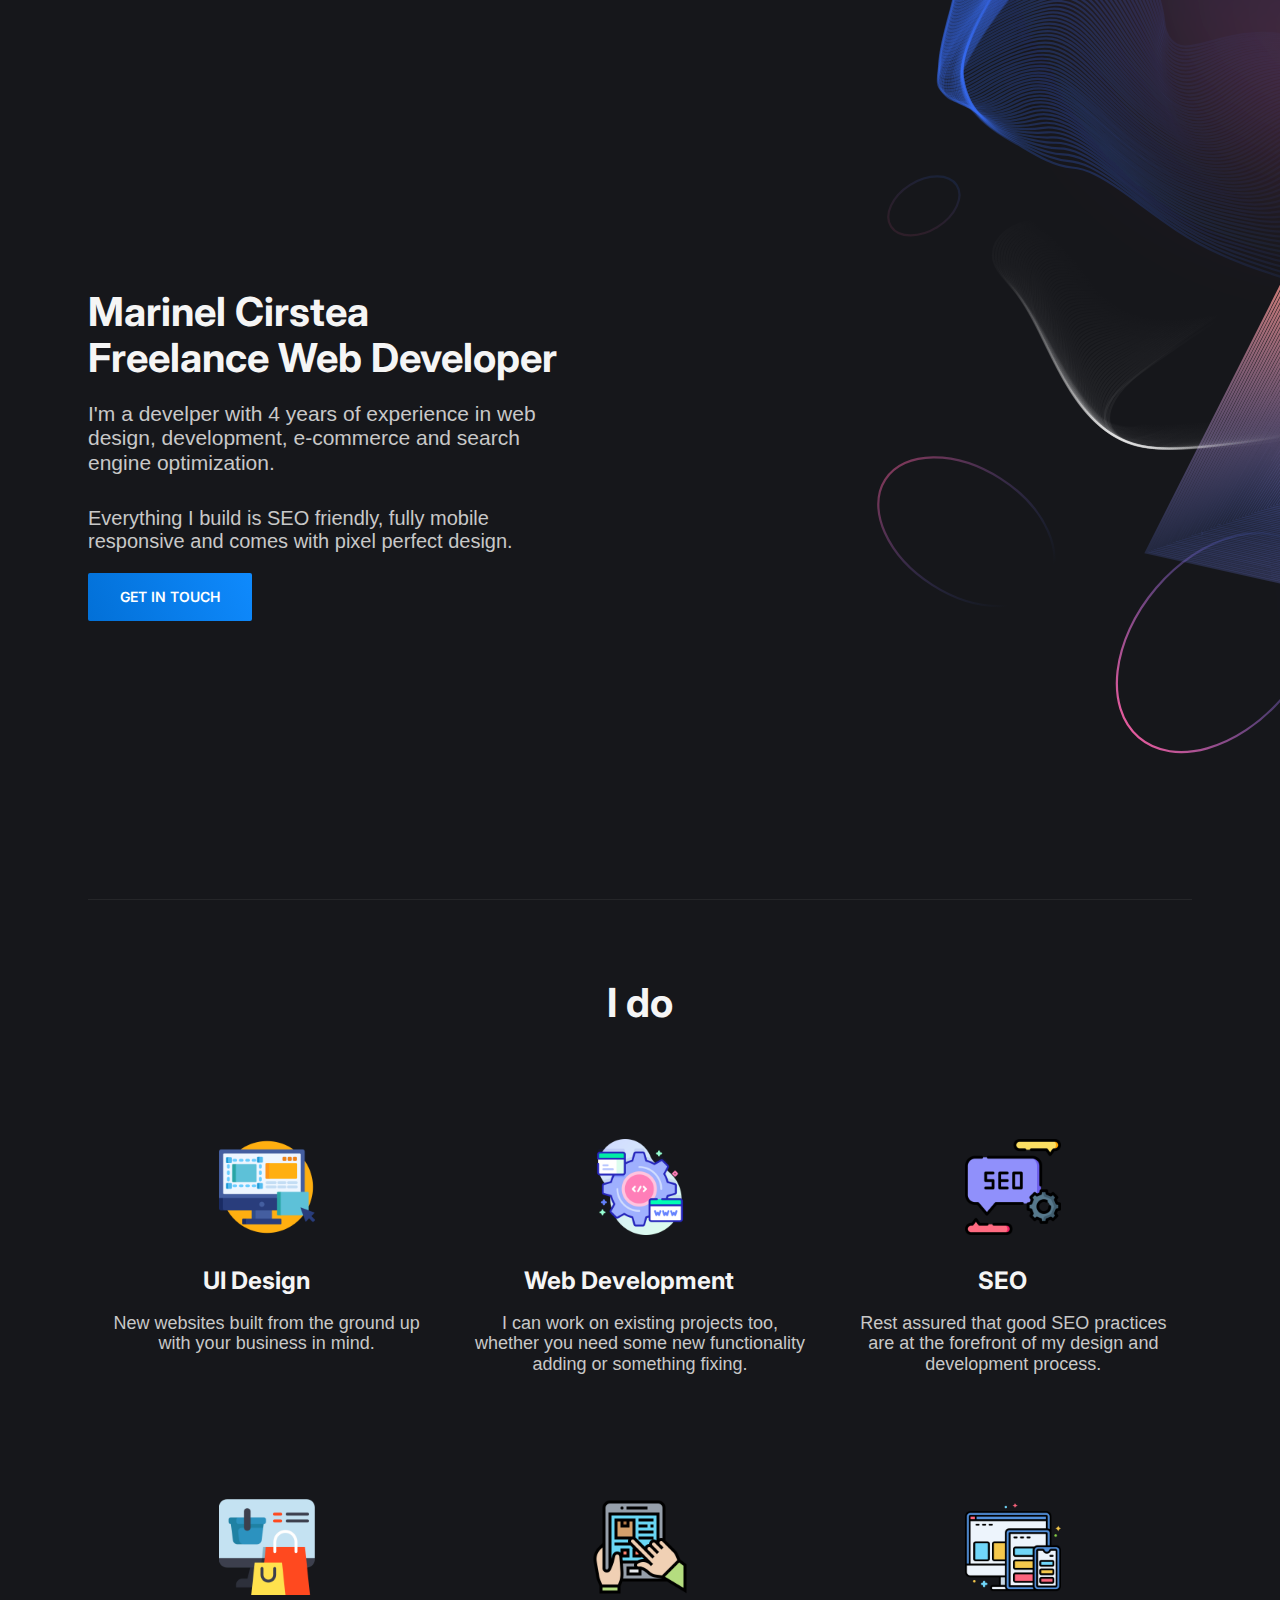
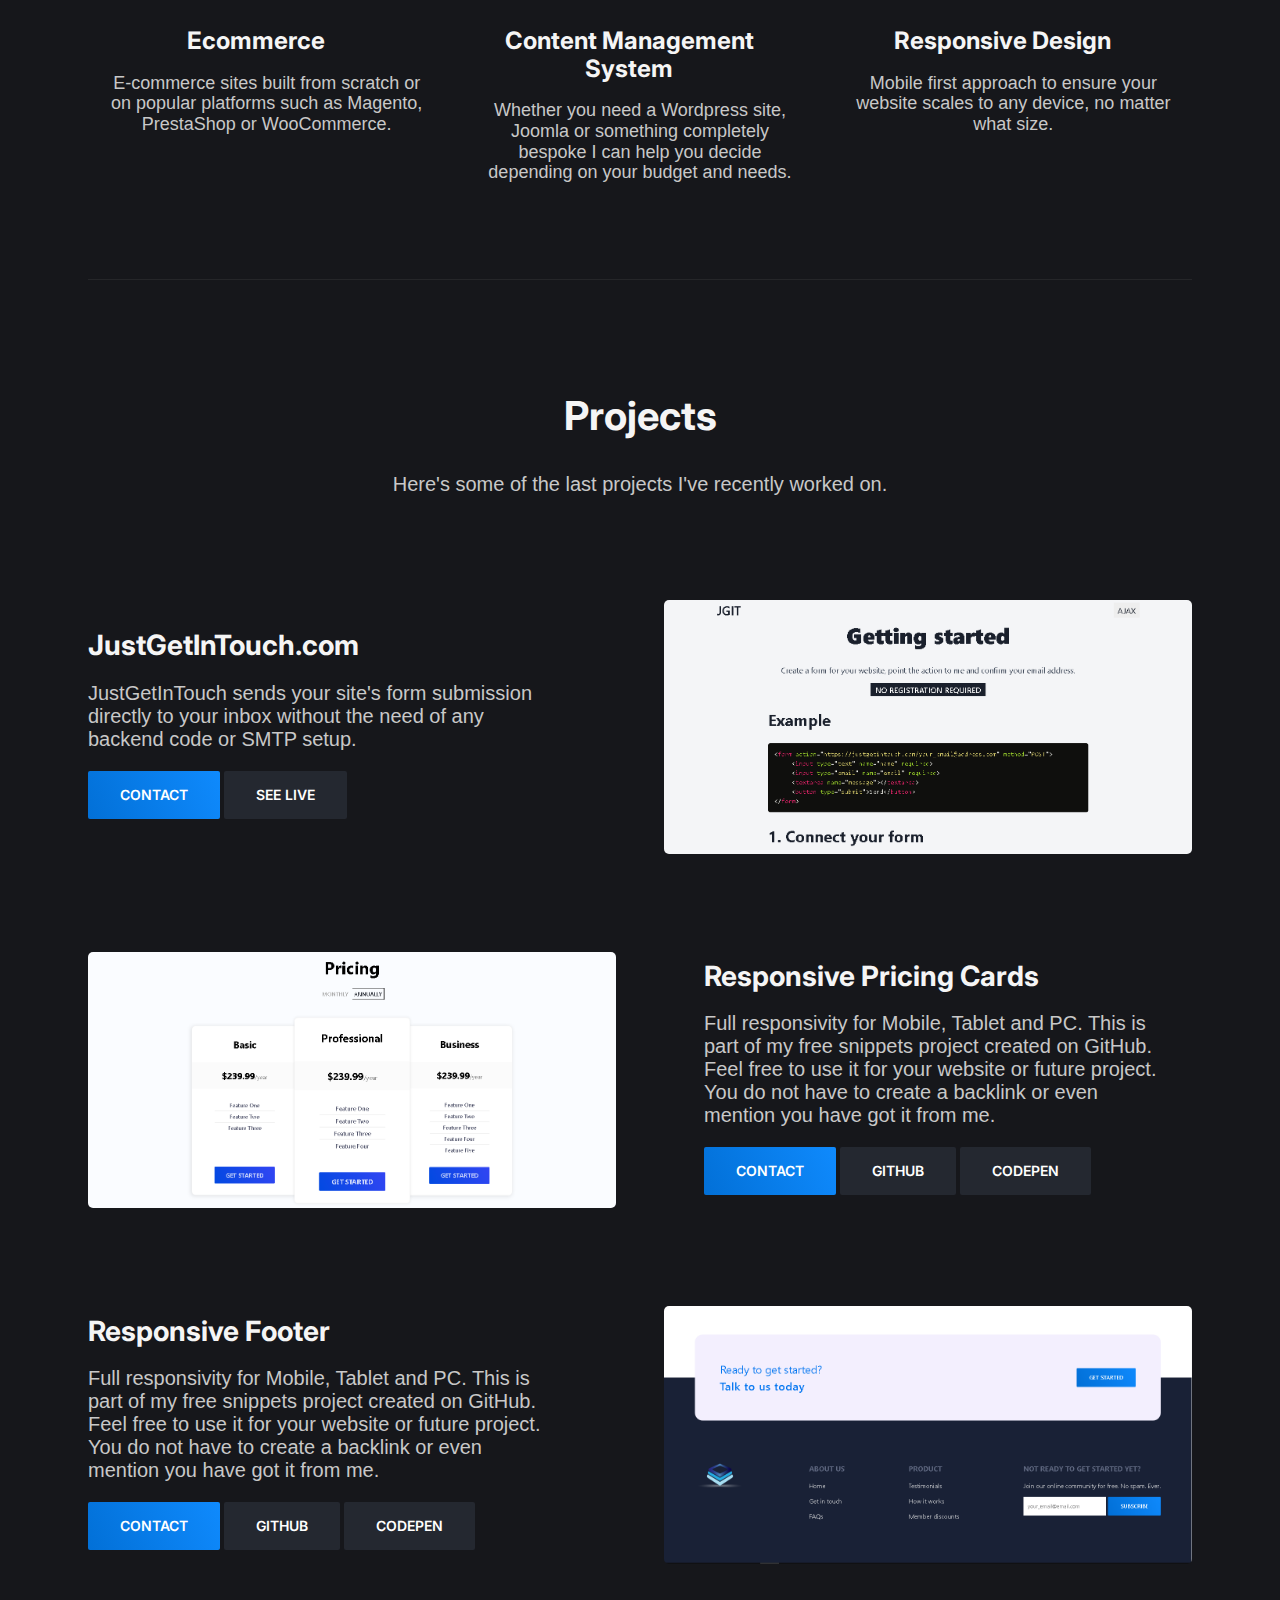
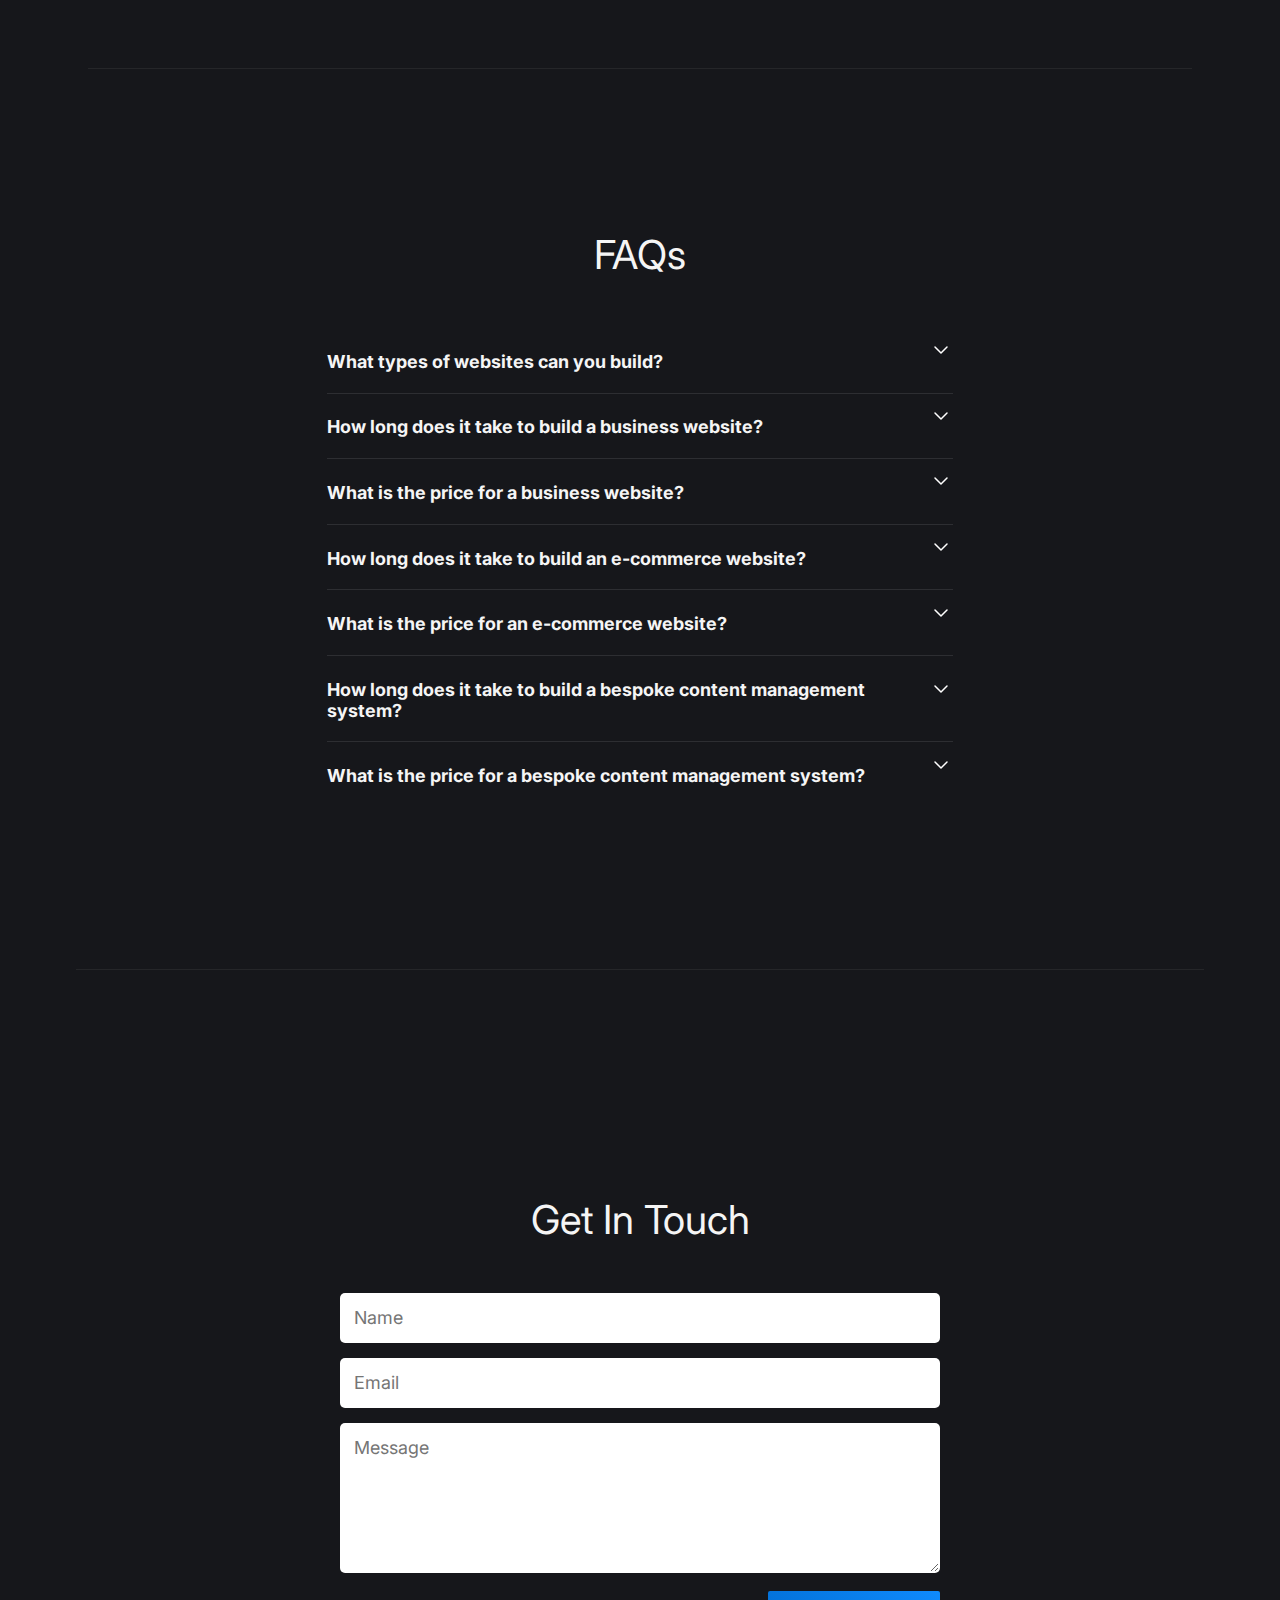
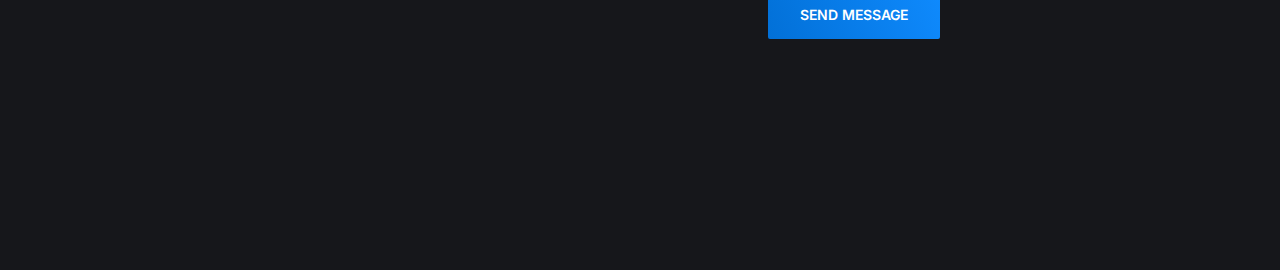
==== index.html @ 96a12363 "removed _captcha from form" ====
<!DOCTYPE html>
<html lang="en">

<head>
  <meta charset="UTF-8" />
  <meta http-equiv="X-UA-Compatible" content="IE=edge" />
  <meta name="viewport" content="width=device-width, initial-scale=1.0" />
  <link rel="shortcut icon" href="/assets/images/favicon.ico" type="image/x-icon">
  <meta name="description"
    content="Marinel Cirstea's personal website. Get in touch, request a quote, or just take a look around." />
  <title>Marinel Cirstea - Freelance Web Developer</title>

  <link rel="stylesheet" href="assets/css/normalize.css" async />
  <link rel="stylesheet" href="assets/css/style.css" async />
</head>

<body>
  <div class="body__wrapper">
    <!--  -->
    <header class="header">
      <div class="container">
        <div class="header__inner">
          <div class="header__logo">
            <a href="/">John</a>
          </div>
          <div class="header__cta">
            <a href="#contact" class="button button-primary">Contact</a>
          </div>
        </div>
      </div>
    </header>
    <!--  -->
    <main>
      <section class="hero">
        <div class="container">
          <div class="hero__inner">
            <div class="hero__copy">
              <h1 class="hero__title">
                Marinel Cirstea<br />Freelance Web Developer
              </h1>
              <p class="hero__summary">
                I'm a develper with 4 years of experience in web design,
                development, e-commerce and search engine optimization.
              </p>
              <p>
                Everything I build is SEO friendly, fully mobile responsive
                and comes with pixel perfect design.
              </p>
              <div class="hero__cta">
                <a href="#contact" class="button button-primary">Get In Touch</a>
              </div>
            </div>
          </div>
        </div>
      </section>

      <section class="features">
        <div class="container">
          <div class="features__copy">
            <h2 class="features__title">I do</h2>
            <p class="features__summary"></p>
          </div>
          <div class="features__wrapper">
            <div class="feature text-center">
              <div class="feature__inner">
                <div class="feature__icon">
                  <img src="assets/images/features/ux.png" alt="Feature 01" />
                </div>
                <h3 class="feature__title">UI Design</h3>
                <p class="text-sm mb-0">
                  New websites built from the ground up with your business in
                  mind.
                </p>
              </div>
            </div>
            <div class="feature text-center">
              <div class="feature__inner">
                <div class="feature__icon">
                  <img src="assets/images/features/development.png" alt="Feature 02" />
                </div>
                <h3 class="feature__title">Web Development</h3>
                <p class="text-sm mb-0">
                  I can work on existing projects too, whether you need some
                  new functionality adding or something fixing.
                </p>
              </div>
            </div>
            <div class="feature text-center">
              <div class="feature__inner">
                <div class="feature__icon">
                  <img src="assets/images/features/seo.png" alt="Feature 03" />
                </div>
                <h3 class="feature__title">SEO</h3>
                <p class="text-sm mb-0">
                  Rest assured that good SEO practices are at the forefront of
                  my design and development process.
                </p>
              </div>
            </div>
            <div class="feature text-center">
              <div class="feature__inner">
                <div class="feature__icon">
                  <img src="assets/images/features/shopping.png" alt="Feature 04" />
                </div>
                <h3 class="feature__title">Ecommerce</h3>
                <p class="text-sm mb-0">
                  E-commerce sites built from scratch or on popular platforms
                  such as Magento, PrestaShop or WooCommerce.
                </p>
              </div>
            </div>
            <div class="feature text-center">
              <div class="feature__inner">
                <div class="feature__icon">
                  <img src="assets/images/features/content-management-system.png" alt="Feature 05" />
                </div>
                <h3 class="feature__title">Content Management System</h3>
                <p class="text-sm mb-0">
                  Whether you need a Wordpress site, Joomla or something
                  completely bespoke I can help you decide depending on your
                  budget and needs.
                </p>
              </div>
            </div>
            <div class="feature text-center">
              <div class="feature__inner">
                <div class="feature__icon">
                  <img src="assets/images/features/responsive-design.png" alt="Feature 06" />
                </div>
                <h3 class="feature__title">Responsive Design</h3>
                <p class="text-sm mb-0">
                  Mobile first approach to ensure your website scales to any
                  device, no matter what size.
                </p>
              </div>
            </div>
          </div>
        </div>
      </section>

      <!-- projects -->
      <section class="projects">
        <div class="container">
          <div class="projects__inner">
            <div class="projects__copy">
              <div class="subcontainer">
                <h2 class="projects__title">Projects</h2>
                <p class="projects__summary">
                  Here's some of the last projects I've recently worked on.
                </p>
              </div>
            </div>
            <div class="projects__list">
            </div>
          </div>
        </div>
      </section>

      <!-- FAQ -->
      <section class="faq">
        <div class="container">
          <div class="faq__inner">
            <div class="faq__title">FAQs</div>
            <div class="faq__list">
            </div>
          </div>
        </div>
      </section>

      <!-- contact -->
      <section class="contact" id="contact">
        <div class="contact__title">Get In Touch</div>
        <form action="https://justgetintouch.com/marinel.cirstea@gmail.com" method="POST">
          <input type="hidden" name="_next" value="https://callmejohn.co.uk/thanks.html">
          <input name="name" type="text" class="contact__input" placeholder="Name" required />
          <input name="email" type="email" class="contact__input" placeholder="Email" required />
          <textarea name="text" class="contact__input" placeholder="Message"></textarea>
          <button type="submit" class="button button-primary contact__button">
            Send Message
          </button>
        </form>
      </section>
    </main>
    <!--  -->
    <footer class="footer"></footer>
  </div>

  <script src="assets/js/script.js"></script>
</body>

</html>
---- assets/css/style.css ----
@import url("https://fonts.googleapis.com/css2?family=Inter:wght@100;200;300;400;500;600;700;800;900&display=swap");

:root {
  --p-text-color: rgb(200, 200, 200);
}

*,
*::after,
*::before {
  box-sizing: border-box;
}
body {
  background-color: #16171b;
  /* background-image: url('https://vectr.com/tmp/dJB3rw39B/b7gYtnggDi.svg?width=314&height=314&select=b7gYtnggDipage0');
    background-repeat: no-repeat;
    background-size: cover;
    background-position: center center; */

  /* color: var(--h-text-color); */
  color: whitesmoke;
  font-family: "Inter", sans-serif;
}
p {
  font-family: -apple-system, BlinkMacSystemFont, "Segoe UI", Roboto, Oxygen,
    Ubuntu, Cantarell, "Open Sans", "Helvetica Neue", sans-serif;
  color: var(--p-text-color);
  font-size: 20px;
}
a {
  text-decoration: none;
  color: inherit;
}
.body__wrapper {
  width: 100%;
  margin-left: auto;
  margin-right: auto;
}
.container {
  max-width: 1128px;
  margin: 0 auto;
  padding: 0 12px;
}
.subcontainer {
  max-width: 620px;
  margin: 0 auto;
}
.header {
  position: fixed;
  top: 0;
  width: 100%;
  z-index: 2;
  display: none;
}
.header__inner {
  padding: 12px 0;
  display: flex;
  align-items: center;
  justify-content: space-between;
}
.header__logo {
  font-size: 42px;
  font-weight: 700;
}
@media (min-width: 780px) {
  header {
    background-color: rgba(255, 255, 255, 0.1);
  }
}
.hero {
  position: relative;
  text-align: center;
}
.hero__inner {
  display: flex;
  align-items: center;
  min-height: 100vh;
  border-bottom: 1px solid rgba(100, 100, 100, 0.2);
}
.hero__title {
  font-size: 40px;
  margin-top: 1rem;
  margin-bottom: 1rem;
}
.hero__summary {
  font-size: 21px;
  color: var(--p-text-color);
}
.hero__cta {
  margin-top: 1rem;
}
.hero::after {
  content: "";
  position: absolute;
  background-image: url("../images/hero-section-01.svg");
  background-repeat: no-repeat;
  background-size: cover;
  background-position-x: -1300px;
  background-position-y: top;
  width: 100%;
  height: 100%;
  top: 0;
  right: 0;
  z-index: -1;
}
@media (min-width: 780px) {
  .hero {
    text-align: left;
  }
  .hero::after {
    background-position-x: center;
    background-position-y: top;
  }
  .hero__copy {
    text-align: left;
    max-width: 500px;
  }
  .hero__summary {
    margin-bottom: 2rem;
  }
}

/* features */
.features__wrapper {
  display: flex;
  flex-direction: row;
  flex-wrap: wrap;
  column-gap: 16px;
  row-gap: 60px;
  padding-bottom: 80px;
  border-bottom: 1px solid rgba(100, 100, 100, 0.2);
}
.features__copy {
  margin-left: auto;
  margin-right: auto;
  text-align: center;
  padding-top: 80px;
  padding-bottom: 80px;
}
.features__title {
  font-size: 40px;
  margin-top: 0;
}
.feature__icon{
  width: 96px;
  height: 96px;
  margin-left: auto;
  margin-right: auto;
  margin-bottom: 2rem;
}
.feature__icon img{
  height: 100%;
}
.feature__title {
  font-size: 24px;
  max-width: 94%;
  margin-bottom: 0;
}
.feature__inner{
  min-height: 300px;
}
.feature__inner p {
  color: var(--p-text-color);
  font-size: 18px;
  max-width: 94%;
}
.text-center {
  text-align: center;
}
.feature {
  margin: auto;
}
@media (min-width: 780px) {
  .feature {
    max-width: calc(33.333% - 16px); /*33% - 16px column-gap*/
  }
  /* .feature__title{
    min-height: 70px;
  } */
  .feature p {
    max-width: 94%;
    margin-left: auto;
    margin-right: auto;
  }
}

.contact {
  min-height: 100vh;
}

/* BUTTONS */
.button {
  display: inline-flex;
  font-size: 14px;
  letter-spacing: 0px;
  font-weight: 600;
  line-height: 16px;
  text-decoration: none !important;
  text-transform: uppercase;
  background-color: #242830;
  color: #fff !important;
  border: none;
  border-radius: 2px;
  cursor: pointer;
  justify-content: center;
  padding: 16px 32px;
  height: 48px;
  text-align: center;
  white-space: nowrap;
  margin-bottom: 5px;
}
.button:hover {
  background: #262a33;
}
.button:active {
  outline: 0;
}
.button::before {
  border-radius: 2px;
}
.button-primary {
  background: #097dea;
  background: linear-gradient(65deg, #0270d7 0, #0f8afd 100%);
}
.button-primary:hover {
  background: #0982f4;
  background: linear-gradient(65deg, #0275e1 0, #198ffd 100%);
}

/* projects */
.projects {
  padding-top: 80px;
}
.projects__copy {
  margin-left: auto;
  margin-right: auto;
  text-align: center;
}
.projects__title {
  font-size: 40px;
}

.projects__inner {
  border-bottom: 1px solid rgba(100, 100, 100, 0.2);
  padding-bottom: 30px; /*margin bottom from project is 50px so 80-50*/
}
.project {
  display: flex;
  align-items: center;
  flex-direction: column;
  padding-top: 24px;
  padding-bottom: 24px;
  width: 100%;
}
.project__copy {
  order: 1;
  text-align: center;
}
.project__title {
  font-size: 28px;
}
.project__summary {
  font-size: 20px;
  color: var(--p-text-color);
}
.project__image {
  margin-bottom: 32px;
  max-width: 100%;
}

.project__image img {
  width: 100%;
  height: auto;
  object-fit: contain;
  display: block;
  margin-left: auto;
  margin-right: auto;
  border-radius: 5px;
  max-width: 528px;
  max-height: 528px;
}
@media (min-width: 500px) {
  .project__copy p {
    max-width: 460px;
  }
}
@media (min-width: 780px) {
  .project:nth-of-type(2n) .project__copy {
    order: 1;
  }
  .project {
    flex-direction: row;
    column-gap: 50px;
    margin-bottom: 50px;
    justify-content: space-between;
  }
  .project__copy,
  .project__image {
    width: 50%;
  }
  .project__copy {
    text-align: left;
    width: 488px;
    order: initial;
  }
  .project__title {
    margin-top: 0;
    margin-bottom: 0;
  }
  .project__image {
    margin-bottom: 0;
    max-width: 528px;
  }
  .projects__list{
    margin-top: 80px;
  }
}

/* FAQ */
.faq .container {
  border-bottom: 1px solid rgba(100, 100, 100, 0.2);
}
.faq__inner {
  max-width: 650px;
  width: 94%;
  margin-left: auto;
  margin-right: auto;
  display: flex;
  flex-direction: column;
  align-items: center;
  justify-content: center;
  min-height: 100vh;
  padding: 80px 12px;
}
.faq__title {
  font-size: 40px;
  text-align: center;
  margin-bottom: 50px;
}
.faq__item:not(:last-of-type) {
  border-bottom: 1px solid rgba(255, 255, 255, 0.1);
}
.faq__question {
  display: flex;
  flex-direction: row;
  align-items: center;
  justify-content: space-between;
  cursor: pointer;
}
.faq__question > * {
  margin-bottom: 20px;
  font-size: 18px;
}
.faq__question-arrow {
  content: url('data:image/svg+xml;charset=UTF-8,<svg xmlns="http://www.w3.org/2000/svg" version="1.1" viewBox="0 0 24 24" width="24" height="24" stroke="currentColor" stroke-width="1.5" stroke-linecap="round" stroke-linejoin="round" fill="none" shape-rendering="geometricPrecision" style="color:white"><path d="M6 9l6 6 6-6"></path></svg>');
  transition: all 0.3s ease;
}
.faq__answer p {
  margin: 0;
  margin-bottom: 20px;
  font-size: 18px;
  padding-left: 10px;
}
.faq__answer {
  max-height: 0;
  overflow: hidden;
  transition: all 0.3s ease;
}
.faq__show-answer .faq__answer {
  max-height: 300px;
}
.faq__show-answer .faq__question-arrow {
  transform: rotate(-180deg);
}

/* CONTACT */
.contact {
  display: flex;
  flex-direction: column;
  width: 100%;
  height: 100vh;
  align-items: center;
  justify-content: center;
}
.contact__title {
  font-size: 40px;
  margin-bottom: 50px;
}
form {
  max-width: 600px;
  width: 92%;
  margin-left: auto;
  margin-right: auto;
}

.contact__input {
  font-size: 18px;
  border-radius: 5px;
  line-height: 22px;
  border: 1px solid transparent;
  transition: all 0.3s;
  padding: 13px;
  margin-bottom: 15px;
  width: 100%;
  outline: 0;
}
.contact__input:focus {
  border: 1px solid transparent;
}
.contact__input::placeholder {
  font-size: 18px;
}
textarea {
  min-height: 150px;
  line-height: 150%;
  resize: vertical;
}
.contact__button {
  float: right;
}

/* scrollbar */
::-webkit-scrollbar {
  width: 10px;
}
::-webkit-scrollbar-track {
  background-color: transparent;
}
::-webkit-scrollbar-thumb {
  background: #8885;
}
::-webkit-scrollbar-thumb:hover {
  background: #555;
}
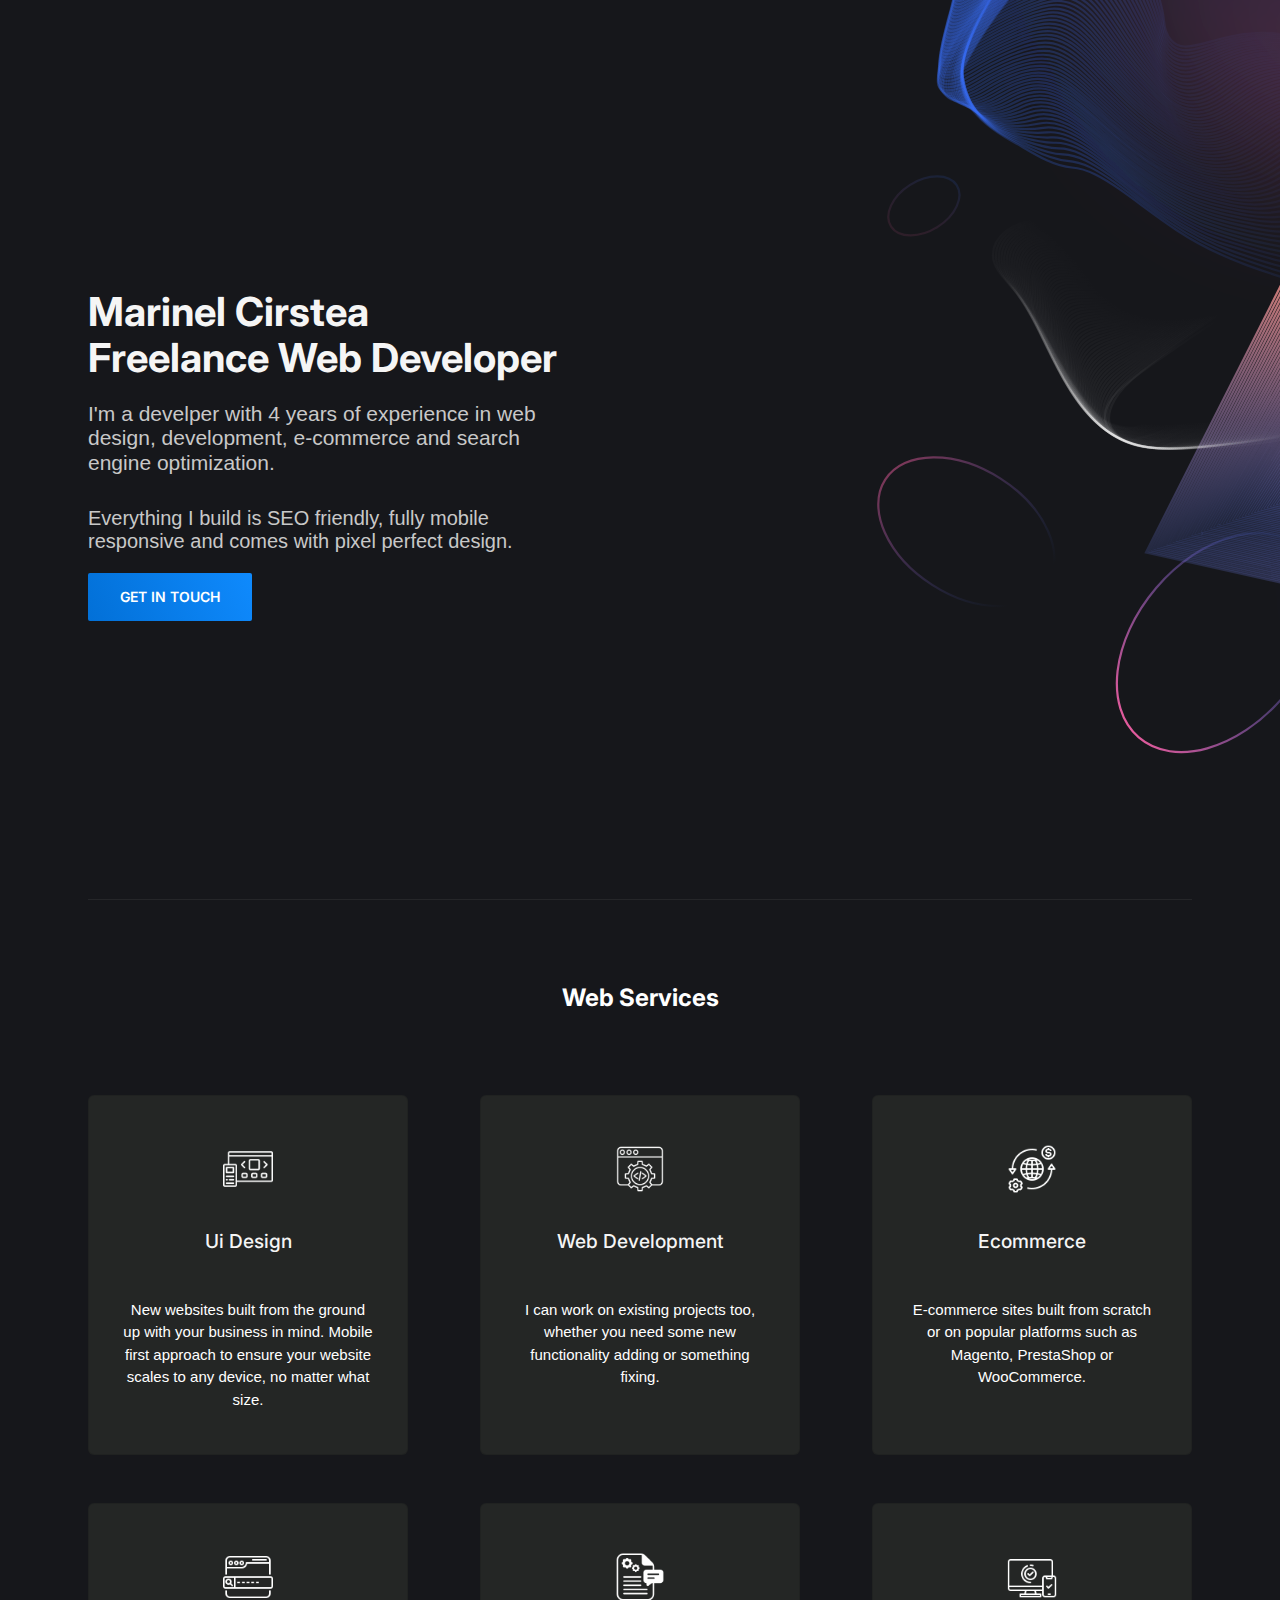
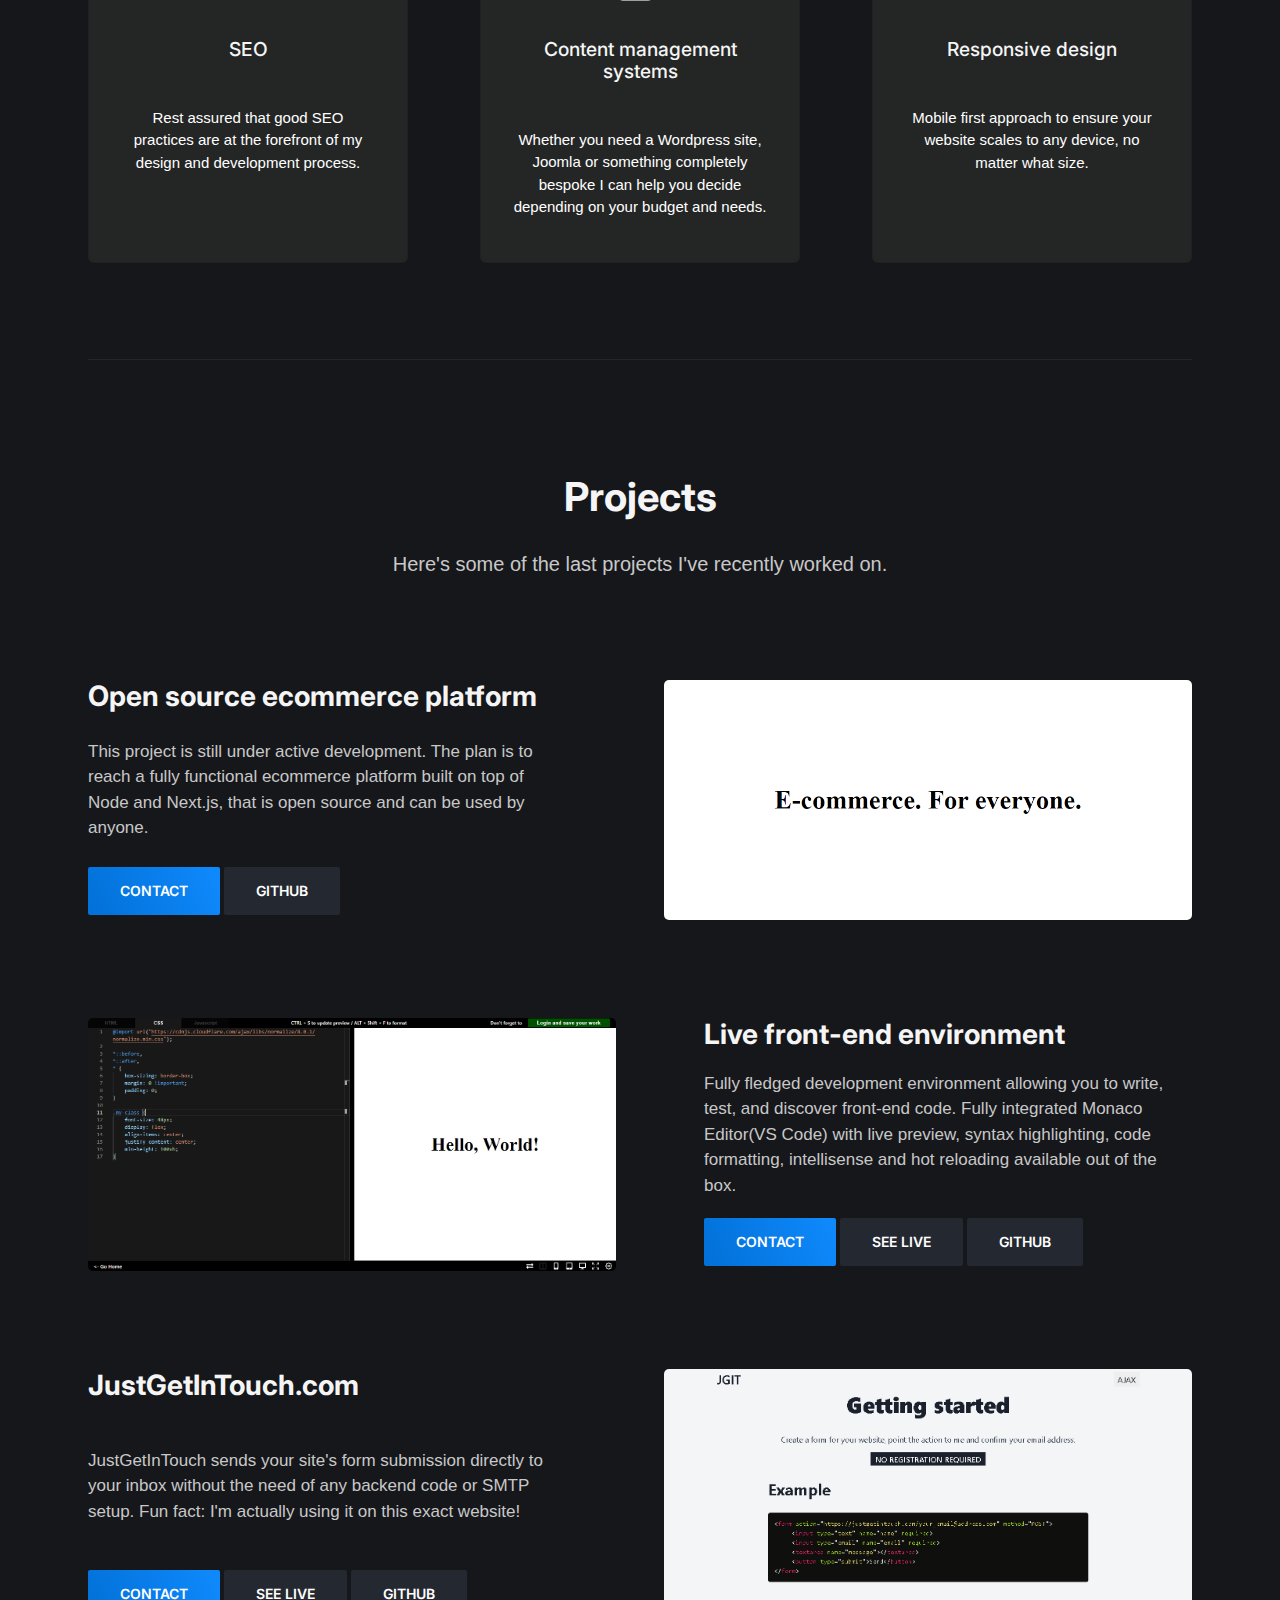
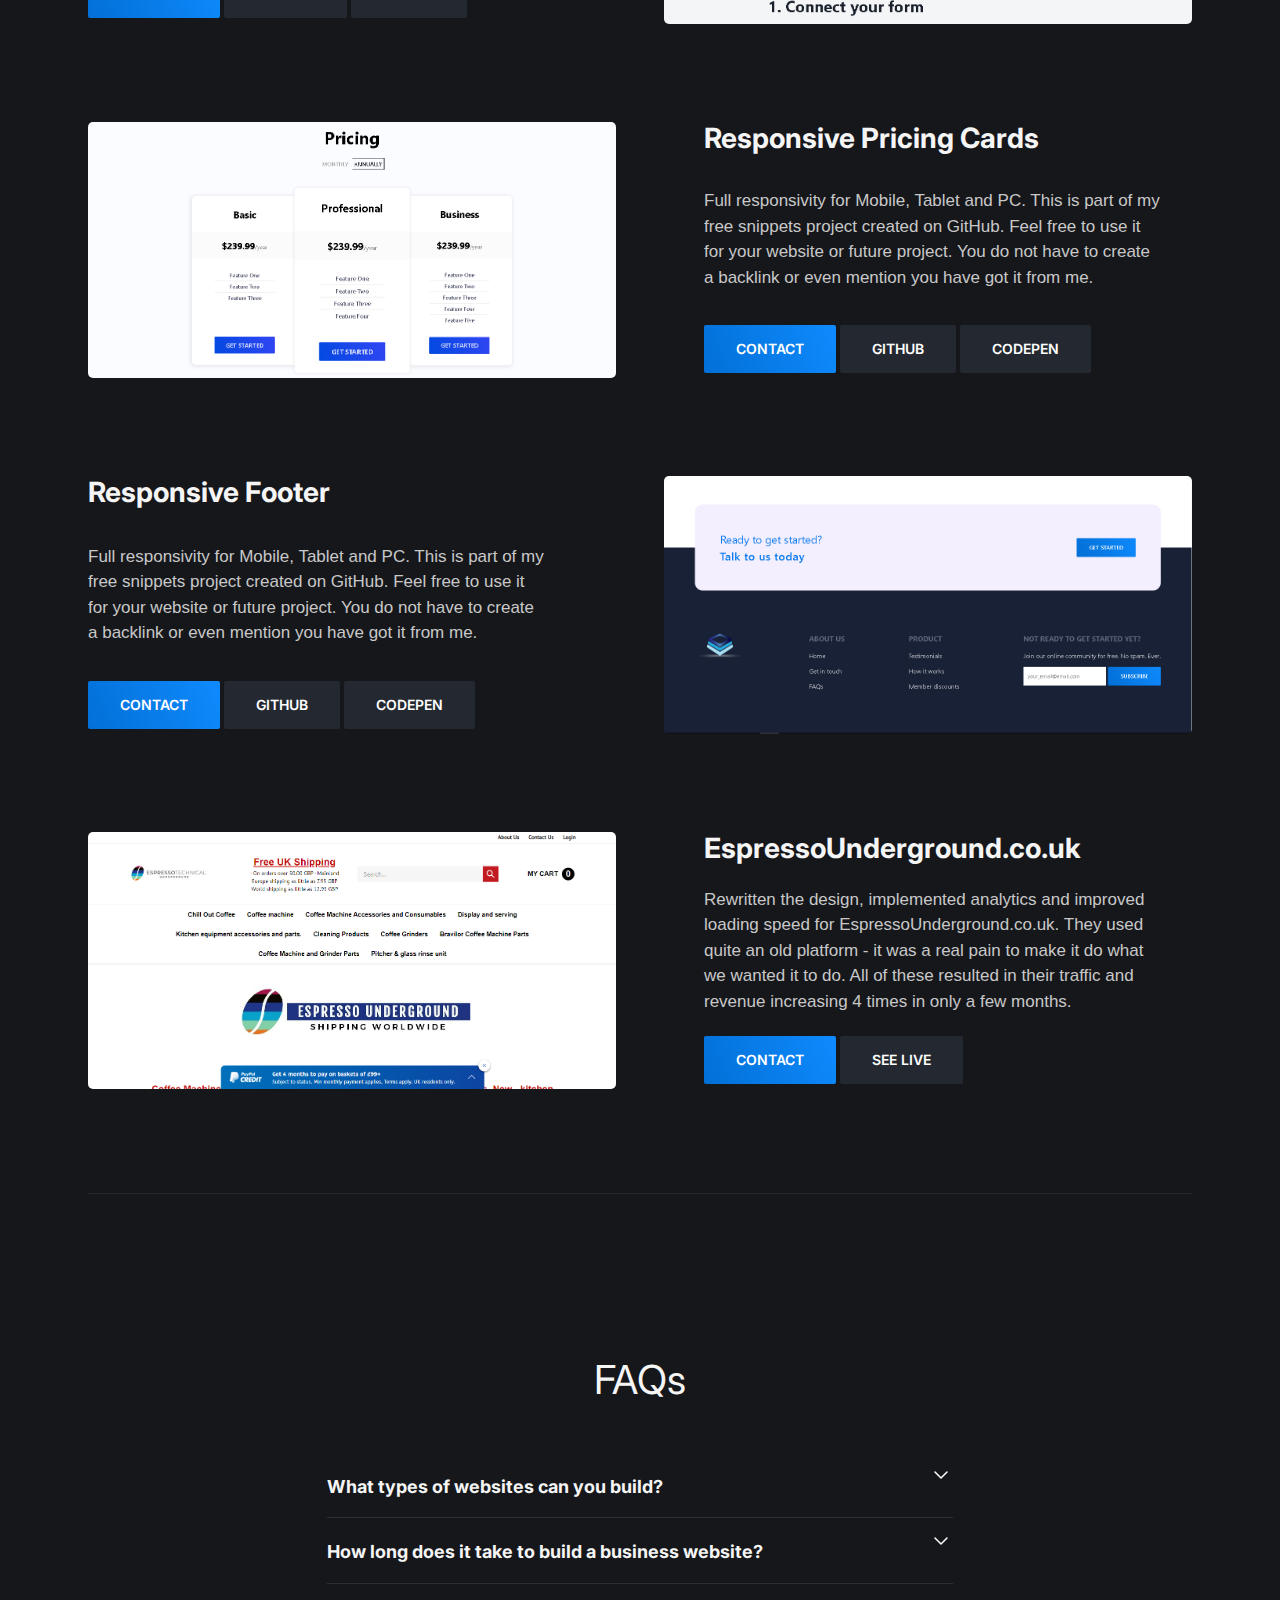
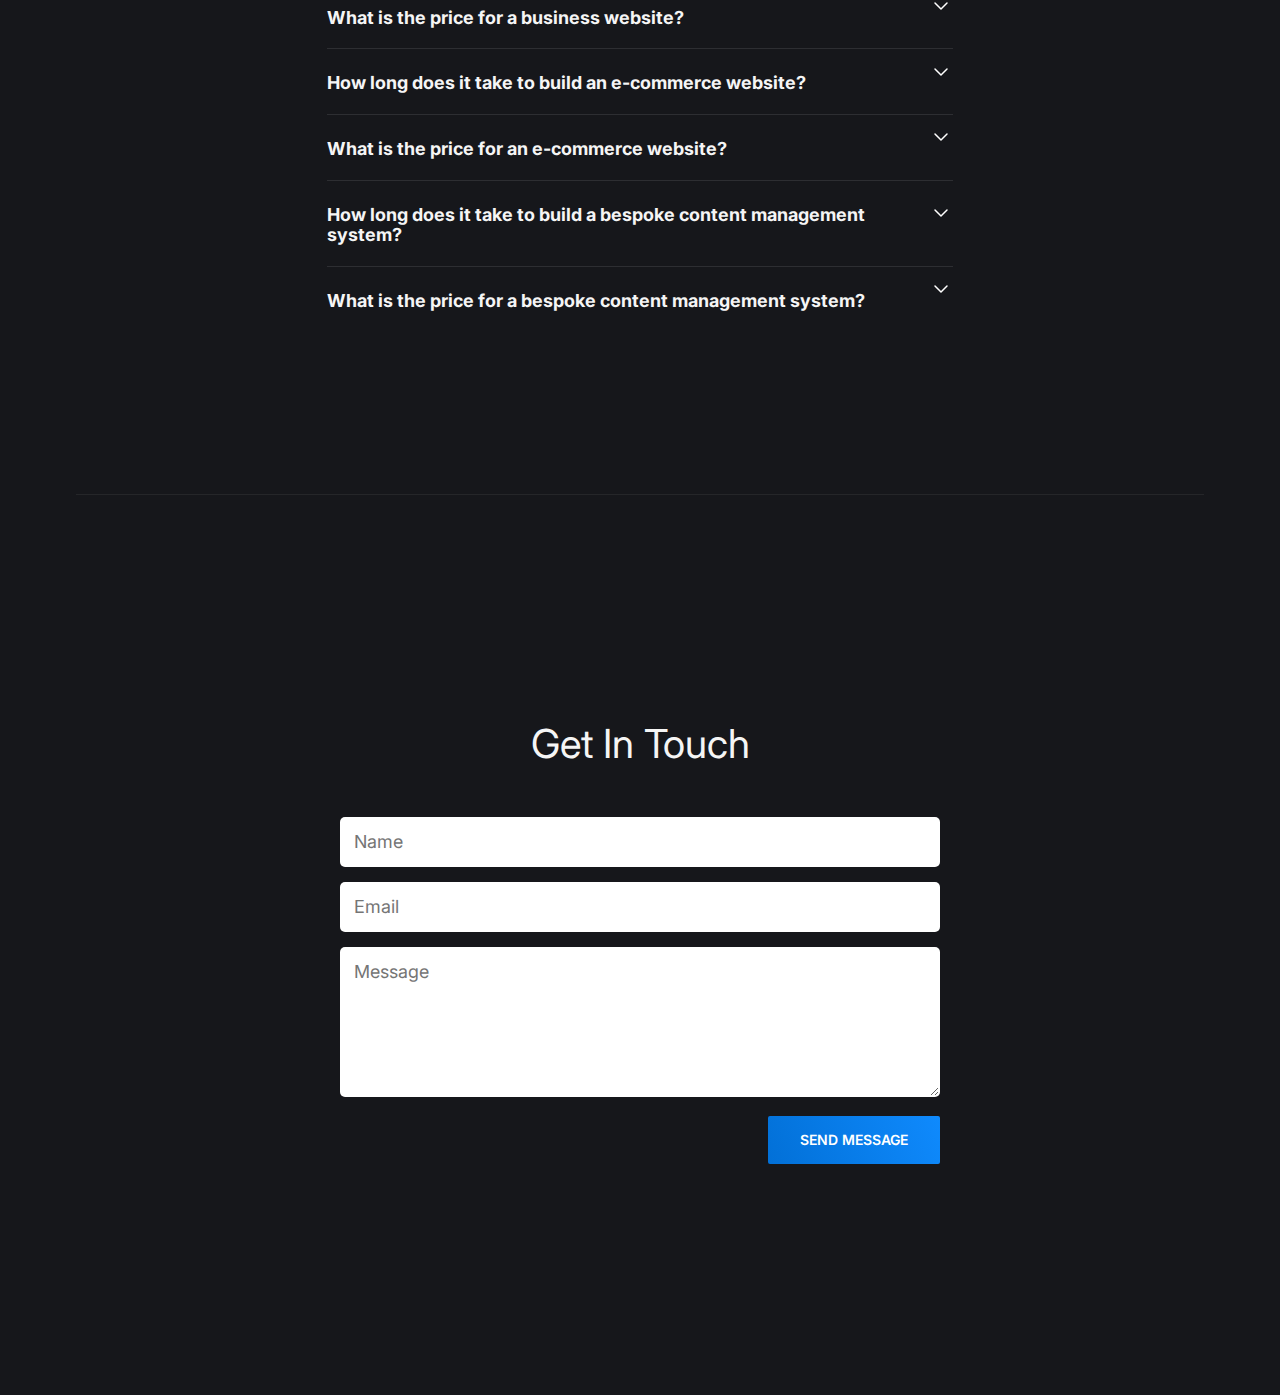
==== commit d9987a1b: "small updates" ====
--- a/index.html
+++ b/index.html
@@ -54,7 +54,7 @@
         </div>
       </section>
 
-      <section class="features">
+      <!-- <section class="features">
         <div class="container">
           <div class="features__copy">
             <h2 class="features__title">I do</h2>
@@ -136,8 +136,17 @@
             </div>
           </div>
         </div>
-      </section>
-
+      </section> -->
+
+      <section class="services">
+
+        <div class="container">
+          <h2 class="sectionTitle">Web Services</h2>
+          <div class="servicesList">
+              
+          </div>
+        </div>
+      </section>
       <!-- projects -->
       <section class="projects">
         <div class="container">
--- a/assets/css/style.css
+++ b/assets/css/style.css
@@ -259,7 +259,8 @@
   font-size: 28px;
 }
 .project__summary {
-  font-size: 20px;
+  font-size: 17px;
+  line-height: 1.5;
   color: var(--p-text-color);
 }
 .project__image {
@@ -291,6 +292,13 @@
     flex-direction: row;
     column-gap: 50px;
     margin-bottom: 50px;
+    justify-content: space-between;
+    align-items: stretch;
+  }
+  .project__copy{
+    display: flex;
+    flex-direction: column;
+    align-items: flex-start;
     justify-content: space-between;
   }
   .project__copy,
@@ -431,3 +439,96 @@
 ::-webkit-scrollbar-thumb:hover {
   background: #555;
 }
+
+/* SERVICES */
+
+.sectionTitle {
+  color: #fff;
+  padding-top: 4rem;
+  padding-bottom: 1rem;
+  text-align: center;
+  position: relative;
+  z-index: 1;
+}
+.services .servicesList {
+  display: flex;
+  flex-direction: column;
+  align-items: center;
+  justify-content: center;
+  padding-top: 3rem;
+  padding-bottom: 6rem;
+  gap: 3rem;
+  position: relative;
+  z-index: 1;
+  border-bottom: 1px solid rgba(100, 100, 100, 0.2);
+}
+
+@media screen and (min-width: 768px) {
+  .services .servicesList {
+    flex-direction: row;
+    justify-content: space-between;
+    flex-wrap: wrap;
+  }
+}
+
+.services .servicesList .service {
+  display: flex;
+  flex-direction: column;
+  justify-items: stretch;
+  gap: 2rem;
+  width: 100%;
+  max-width: 320px;
+  height: 100%;
+  background: #242625;
+  border-radius: 6px;
+  text-align: center;
+  transition: all 0.2s ease-in-out;
+  border: 1px solid rgba(0, 0, 0, 0.1);
+  padding: 3rem 1rem;
+}
+
+@media screen and (min-width: 768px) {
+  .services .servicesList .service {
+    height: 360px;
+    padding: 3rem 2rem;
+    gap: 1rem;
+    position: relative;
+  }
+}
+
+.services .servicesList .service:hover {
+  box-shadow: 0px 0px 20px rgba(0, 0, 0, 0.1);
+  /* box-shadow: 16px 16px 25px #1b1c1b, -6px -6px 25px #2d302f6c; */
+
+}
+.services .servicesList .service .serviceCopy p{
+  font-size: 15px;
+  color: #fff;
+  line-height: 1.5;
+}
+.services .servicesList .service .serviceImg {
+  width: 100%;
+}
+
+.services .servicesList .service .serviceImg img {
+  width: 50px;
+  height: auto;
+  border-radius: 6px;
+}
+
+.services .servicesList .service .serviceHeadline {
+  font-size: 1.2rem;
+  font-weight: 500;
+}
+
+.services .servicesList .service .copy {
+  font-size: 14px;
+  font-weight: 500;
+  margin-bottom: 1rem;
+  width: 100%;
+  height: 100%;
+  flex: 1;
+  display: flex;
+  align-items: center;
+  justify-content: center;
+}
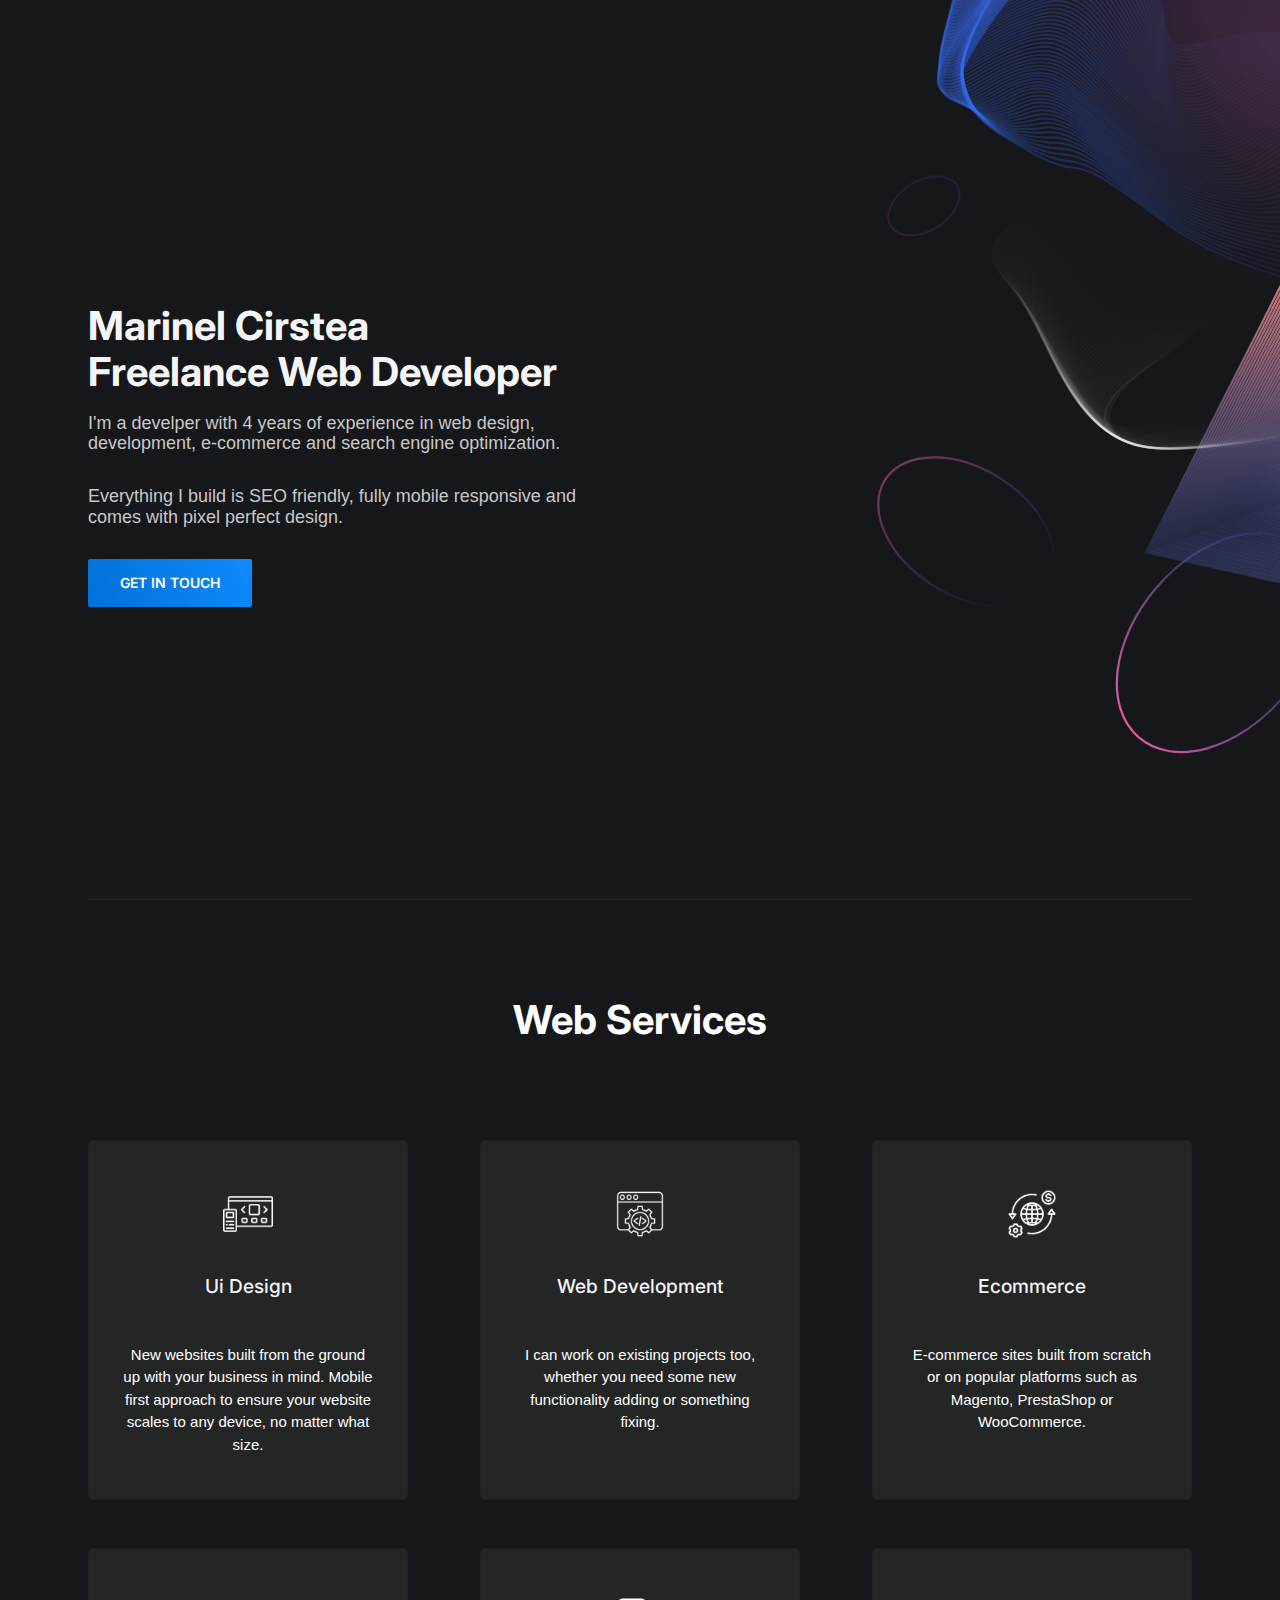
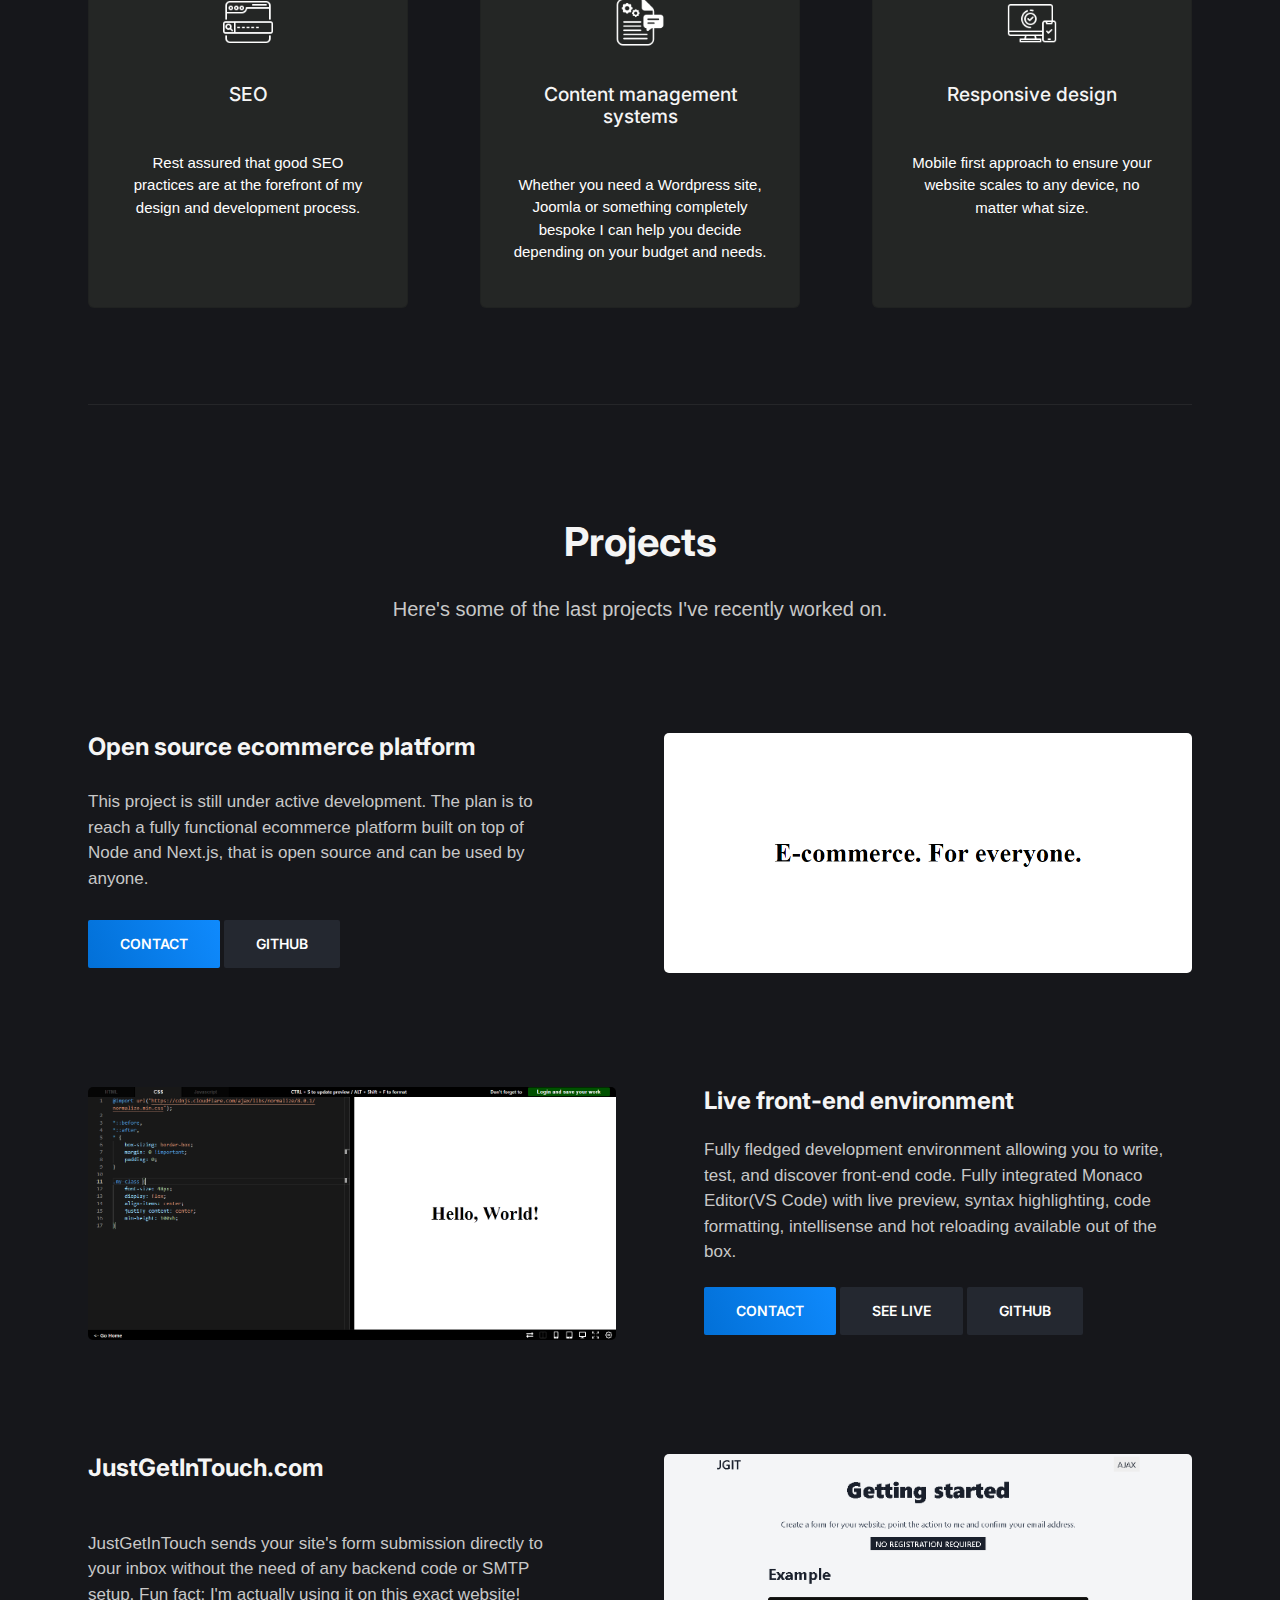
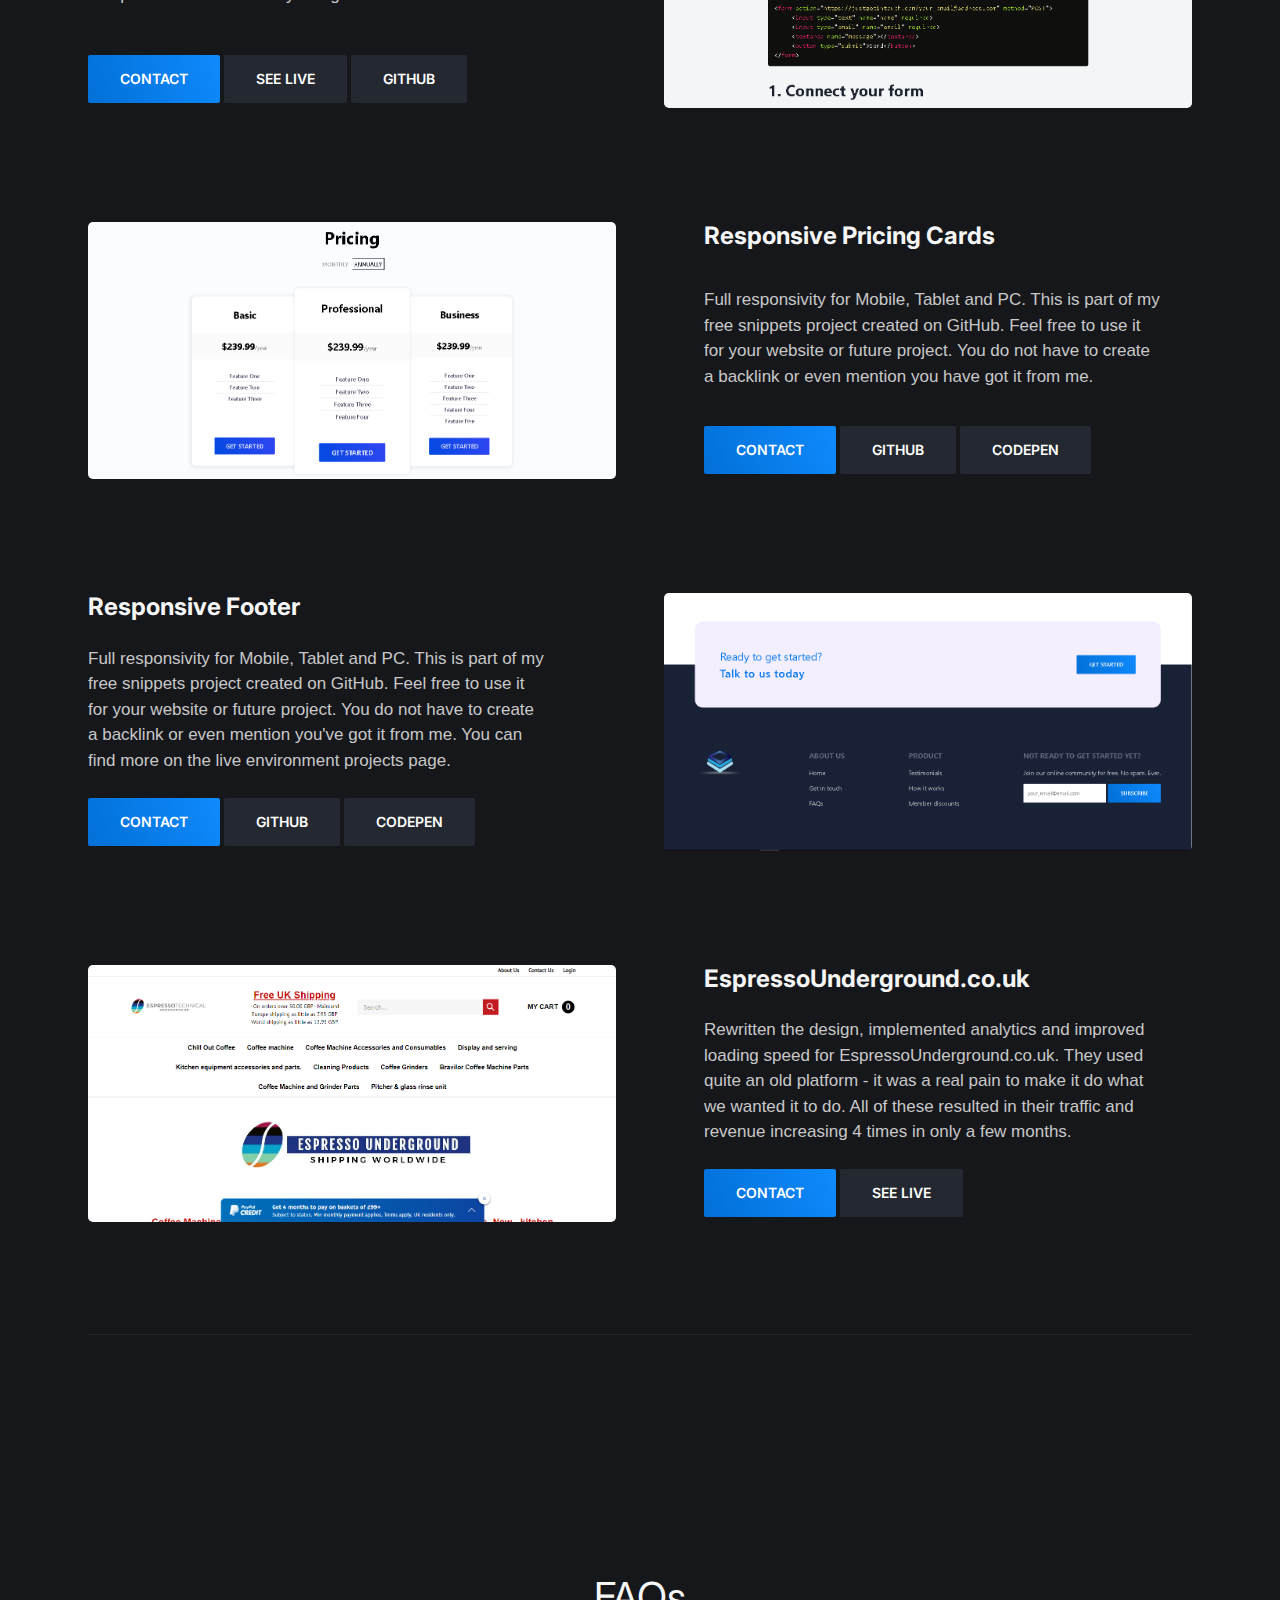
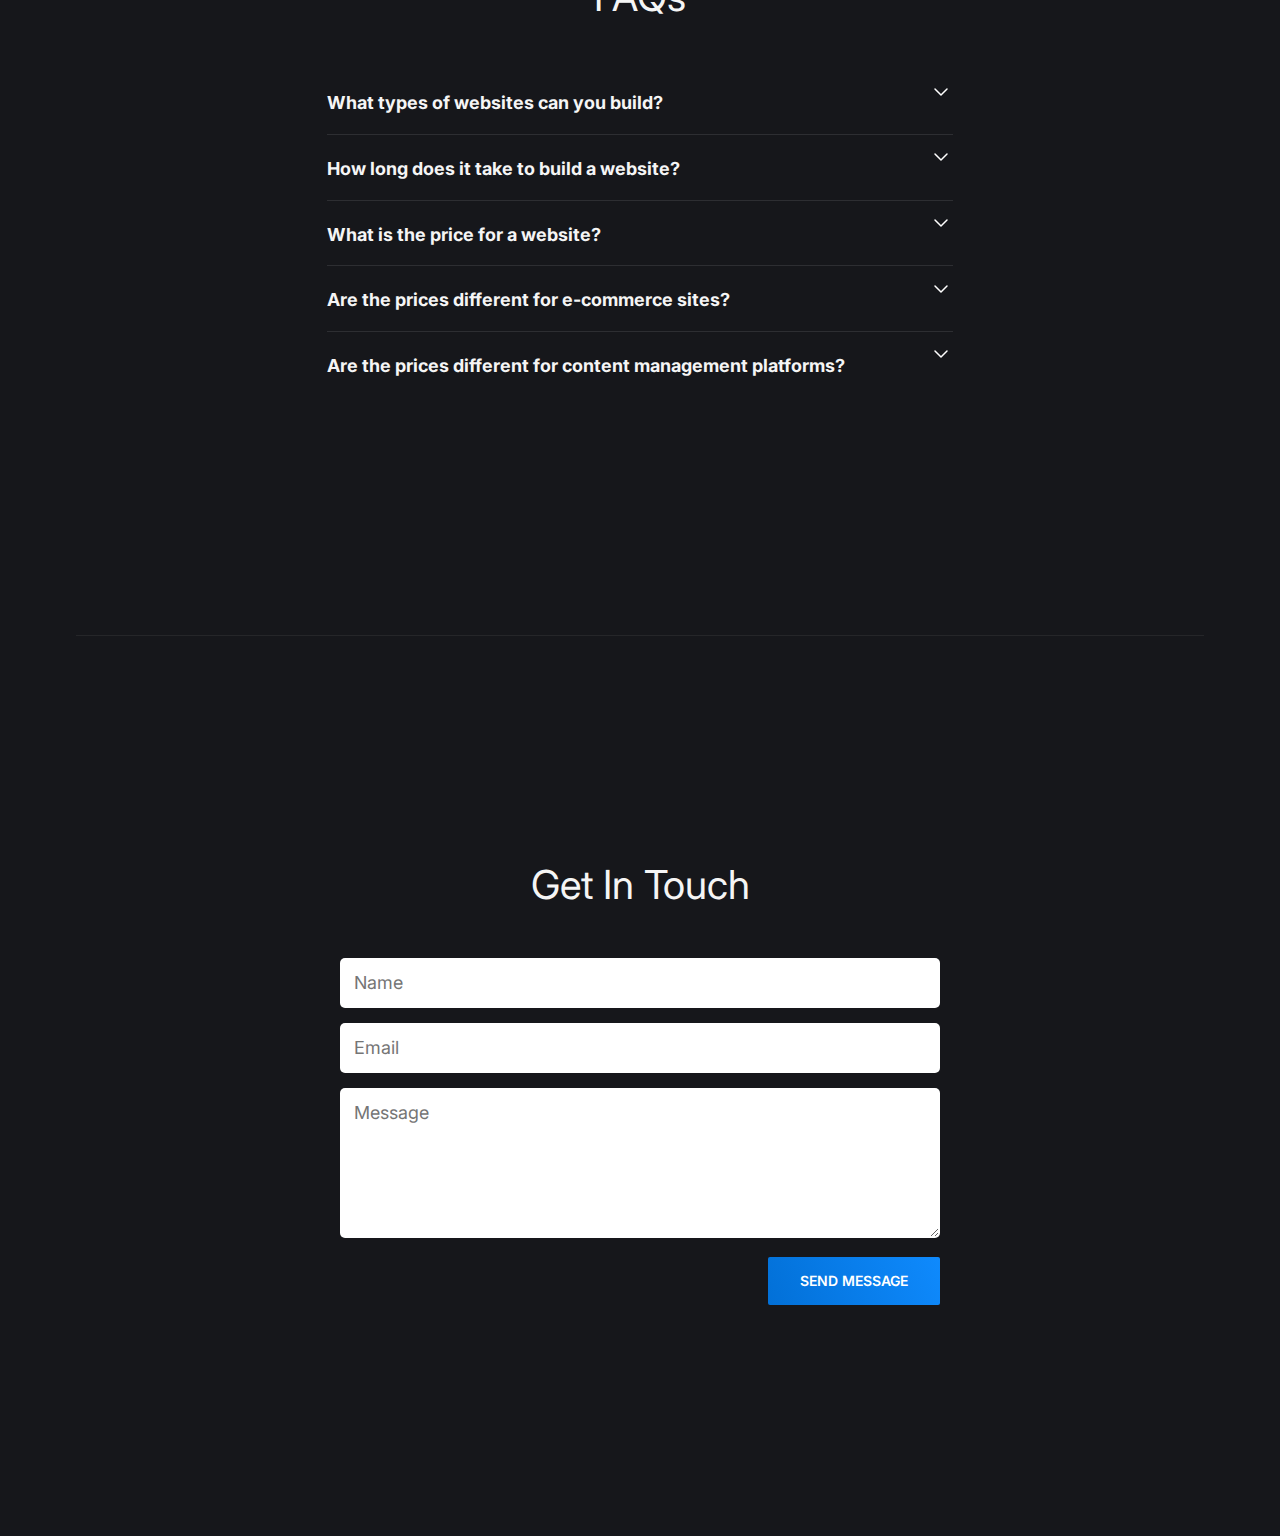
==== commit 2252487c: "cleanup" ====
--- a/index.html
+++ b/index.html
@@ -53,90 +53,6 @@
           </div>
         </div>
       </section>
-
-      <!-- <section class="features">
-        <div class="container">
-          <div class="features__copy">
-            <h2 class="features__title">I do</h2>
-            <p class="features__summary"></p>
-          </div>
-          <div class="features__wrapper">
-            <div class="feature text-center">
-              <div class="feature__inner">
-                <div class="feature__icon">
-                  <img src="assets/images/features/ux.png" alt="Feature 01" />
-                </div>
-                <h3 class="feature__title">UI Design</h3>
-                <p class="text-sm mb-0">
-                  New websites built from the ground up with your business in
-                  mind.
-                </p>
-              </div>
-            </div>
-            <div class="feature text-center">
-              <div class="feature__inner">
-                <div class="feature__icon">
-                  <img src="assets/images/features/development.png" alt="Feature 02" />
-                </div>
-                <h3 class="feature__title">Web Development</h3>
-                <p class="text-sm mb-0">
-                  I can work on existing projects too, whether you need some
-                  new functionality adding or something fixing.
-                </p>
-              </div>
-            </div>
-            <div class="feature text-center">
-              <div class="feature__inner">
-                <div class="feature__icon">
-                  <img src="assets/images/features/seo.png" alt="Feature 03" />
-                </div>
-                <h3 class="feature__title">SEO</h3>
-                <p class="text-sm mb-0">
-                  Rest assured that good SEO practices are at the forefront of
-                  my design and development process.
-                </p>
-              </div>
-            </div>
-            <div class="feature text-center">
-              <div class="feature__inner">
-                <div class="feature__icon">
-                  <img src="assets/images/features/shopping.png" alt="Feature 04" />
-                </div>
-                <h3 class="feature__title">Ecommerce</h3>
-                <p class="text-sm mb-0">
-                  E-commerce sites built from scratch or on popular platforms
-                  such as Magento, PrestaShop or WooCommerce.
-                </p>
-              </div>
-            </div>
-            <div class="feature text-center">
-              <div class="feature__inner">
-                <div class="feature__icon">
-                  <img src="assets/images/features/content-management-system.png" alt="Feature 05" />
-                </div>
-                <h3 class="feature__title">Content Management System</h3>
-                <p class="text-sm mb-0">
-                  Whether you need a Wordpress site, Joomla or something
-                  completely bespoke I can help you decide depending on your
-                  budget and needs.
-                </p>
-              </div>
-            </div>
-            <div class="feature text-center">
-              <div class="feature__inner">
-                <div class="feature__icon">
-                  <img src="assets/images/features/responsive-design.png" alt="Feature 06" />
-                </div>
-                <h3 class="feature__title">Responsive Design</h3>
-                <p class="text-sm mb-0">
-                  Mobile first approach to ensure your website scales to any
-                  device, no matter what size.
-                </p>
-              </div>
-            </div>
-          </div>
-        </div>
-      </section> -->
 
       <section class="services">
 
--- a/assets/css/style.css
+++ b/assets/css/style.css
@@ -81,10 +81,13 @@
   margin-top: 1rem;
   margin-bottom: 1rem;
 }
-.hero__summary {
-  font-size: 21px;
+
+.hero__copy p{
+  font-size: 18px;
   color: var(--p-text-color);
-}
+  margin-bottom: 2rem;
+}
+
 .hero__cta {
   margin-top: 1rem;
 }
@@ -114,73 +117,10 @@
     text-align: left;
     max-width: 500px;
   }
-  .hero__summary {
-    margin-bottom: 2rem;
-  }
-}
-
-/* features */
-.features__wrapper {
-  display: flex;
-  flex-direction: row;
-  flex-wrap: wrap;
-  column-gap: 16px;
-  row-gap: 60px;
-  padding-bottom: 80px;
-  border-bottom: 1px solid rgba(100, 100, 100, 0.2);
-}
-.features__copy {
-  margin-left: auto;
-  margin-right: auto;
-  text-align: center;
-  padding-top: 80px;
-  padding-bottom: 80px;
-}
-.features__title {
-  font-size: 40px;
-  margin-top: 0;
-}
-.feature__icon{
-  width: 96px;
-  height: 96px;
-  margin-left: auto;
-  margin-right: auto;
-  margin-bottom: 2rem;
-}
-.feature__icon img{
-  height: 100%;
-}
-.feature__title {
-  font-size: 24px;
-  max-width: 94%;
-  margin-bottom: 0;
-}
-.feature__inner{
-  min-height: 300px;
-}
-.feature__inner p {
-  color: var(--p-text-color);
-  font-size: 18px;
-  max-width: 94%;
-}
+}
+
 .text-center {
   text-align: center;
-}
-.feature {
-  margin: auto;
-}
-@media (min-width: 780px) {
-  .feature {
-    max-width: calc(33.333% - 16px); /*33% - 16px column-gap*/
-  }
-  /* .feature__title{
-    min-height: 70px;
-  } */
-  .feature p {
-    max-width: 94%;
-    margin-left: auto;
-    margin-right: auto;
-  }
 }
 
 .contact {
@@ -247,8 +187,8 @@
   display: flex;
   align-items: center;
   flex-direction: column;
-  padding-top: 24px;
-  padding-bottom: 24px;
+  padding-top: 32px;
+  padding-bottom: 32px;
   width: 100%;
 }
 .project__copy {
@@ -256,7 +196,7 @@
   text-align: center;
 }
 .project__title {
-  font-size: 28px;
+  font-size: 24px;
 }
 .project__summary {
   font-size: 17px;
@@ -449,6 +389,7 @@
   text-align: center;
   position: relative;
   z-index: 1;
+  font-size: 40px;
 }
 .services .servicesList {
   display: flex;
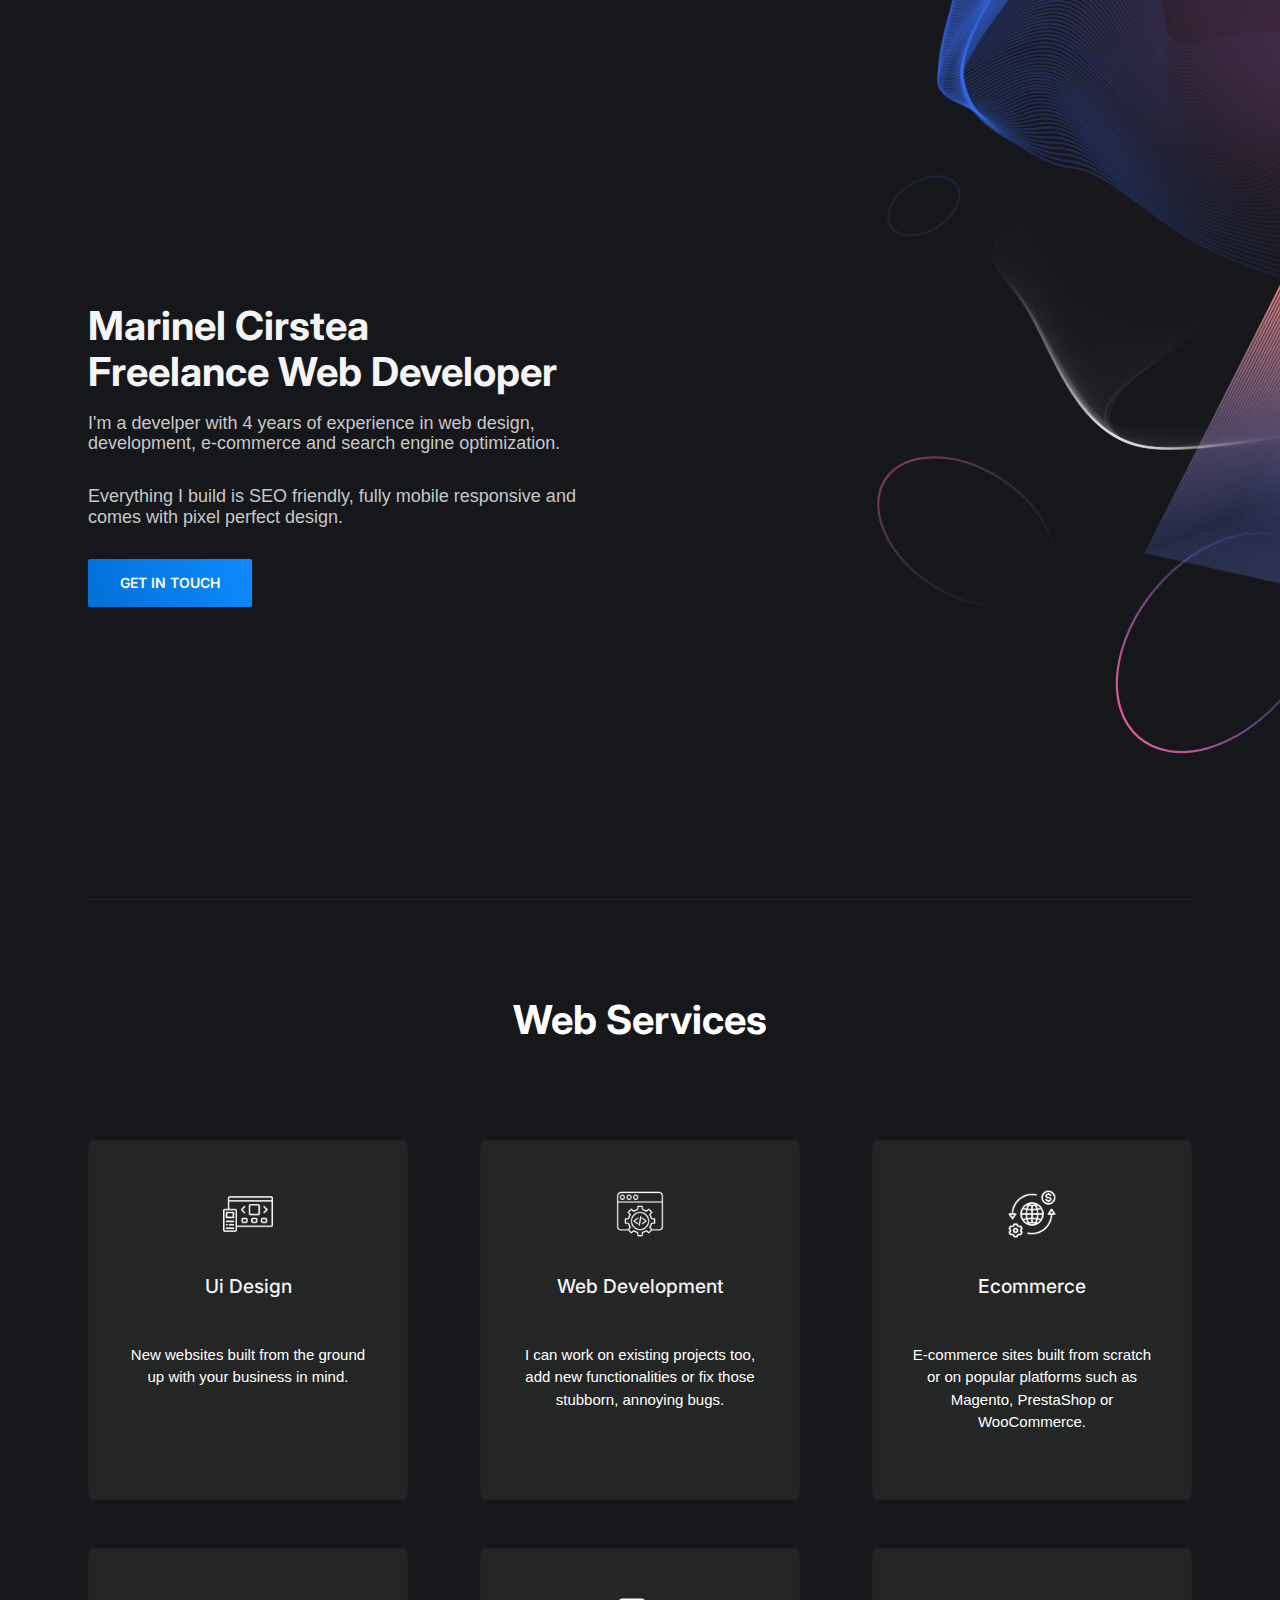
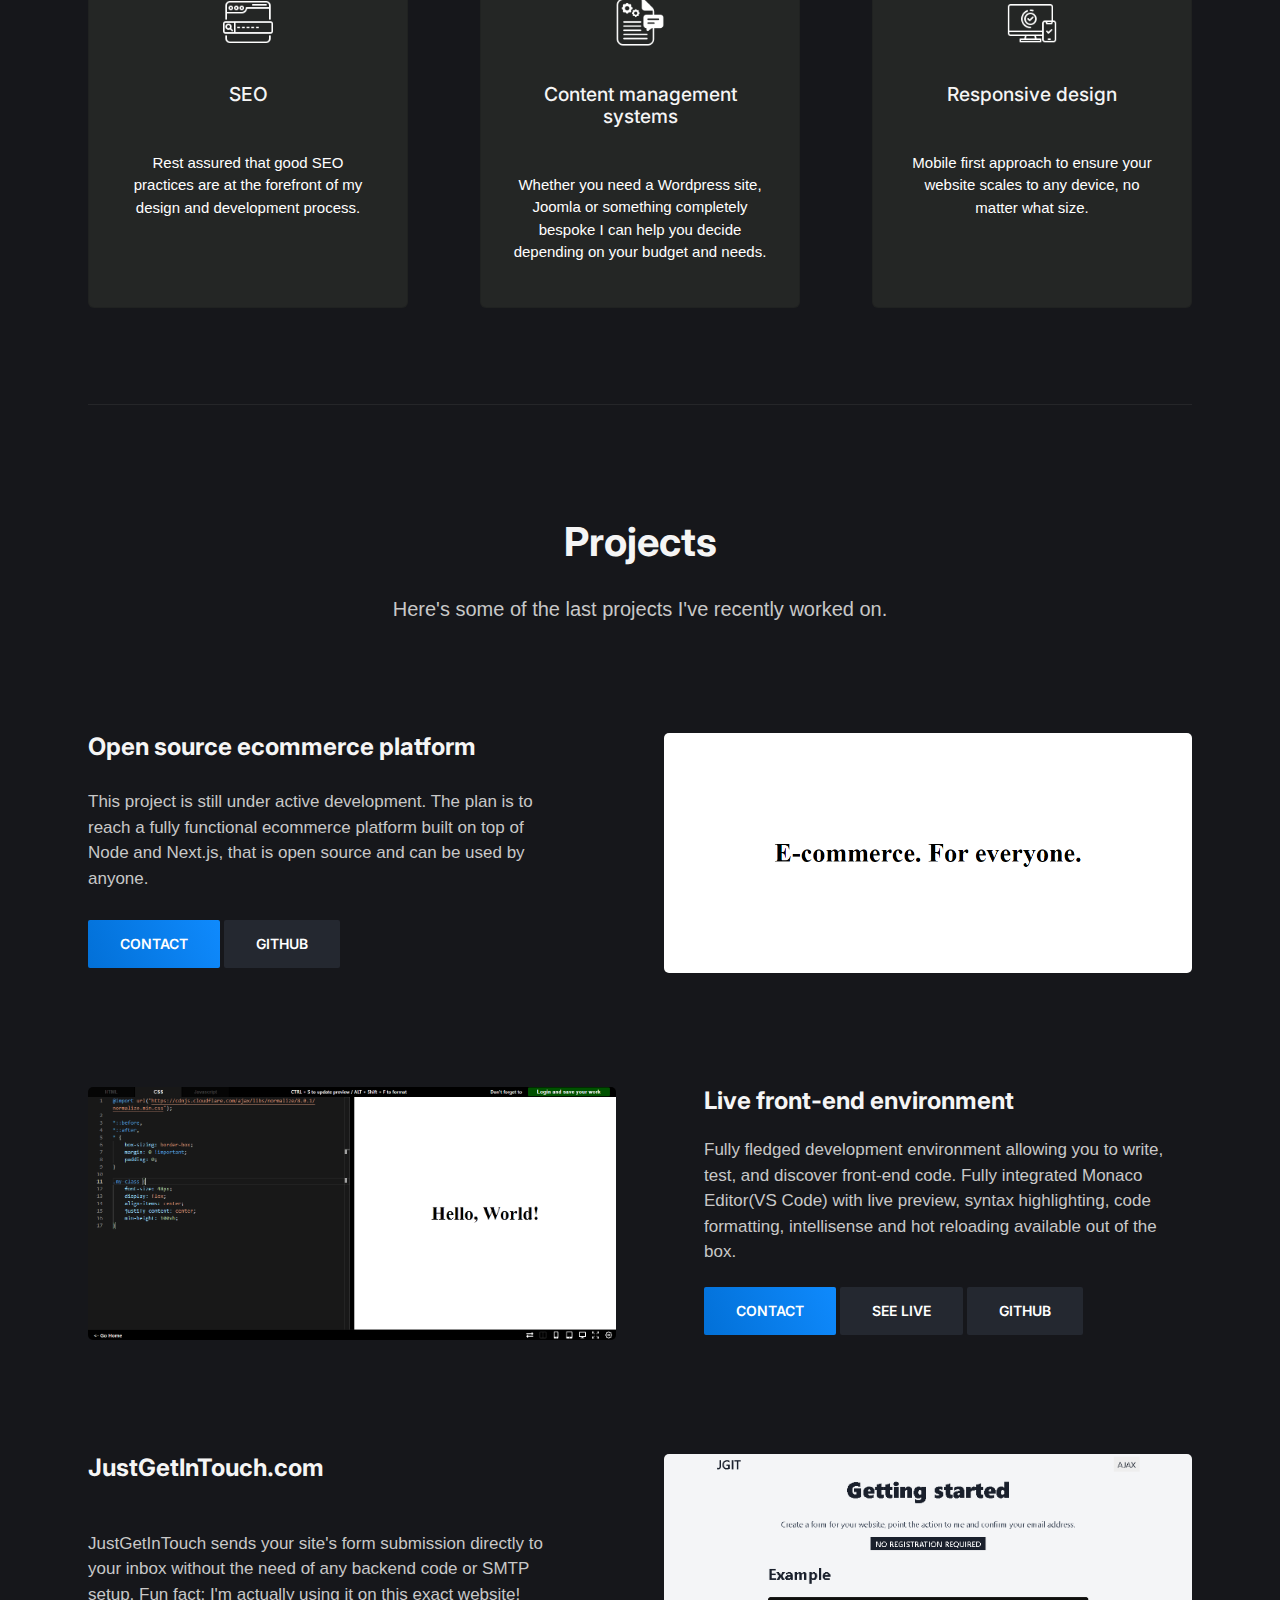
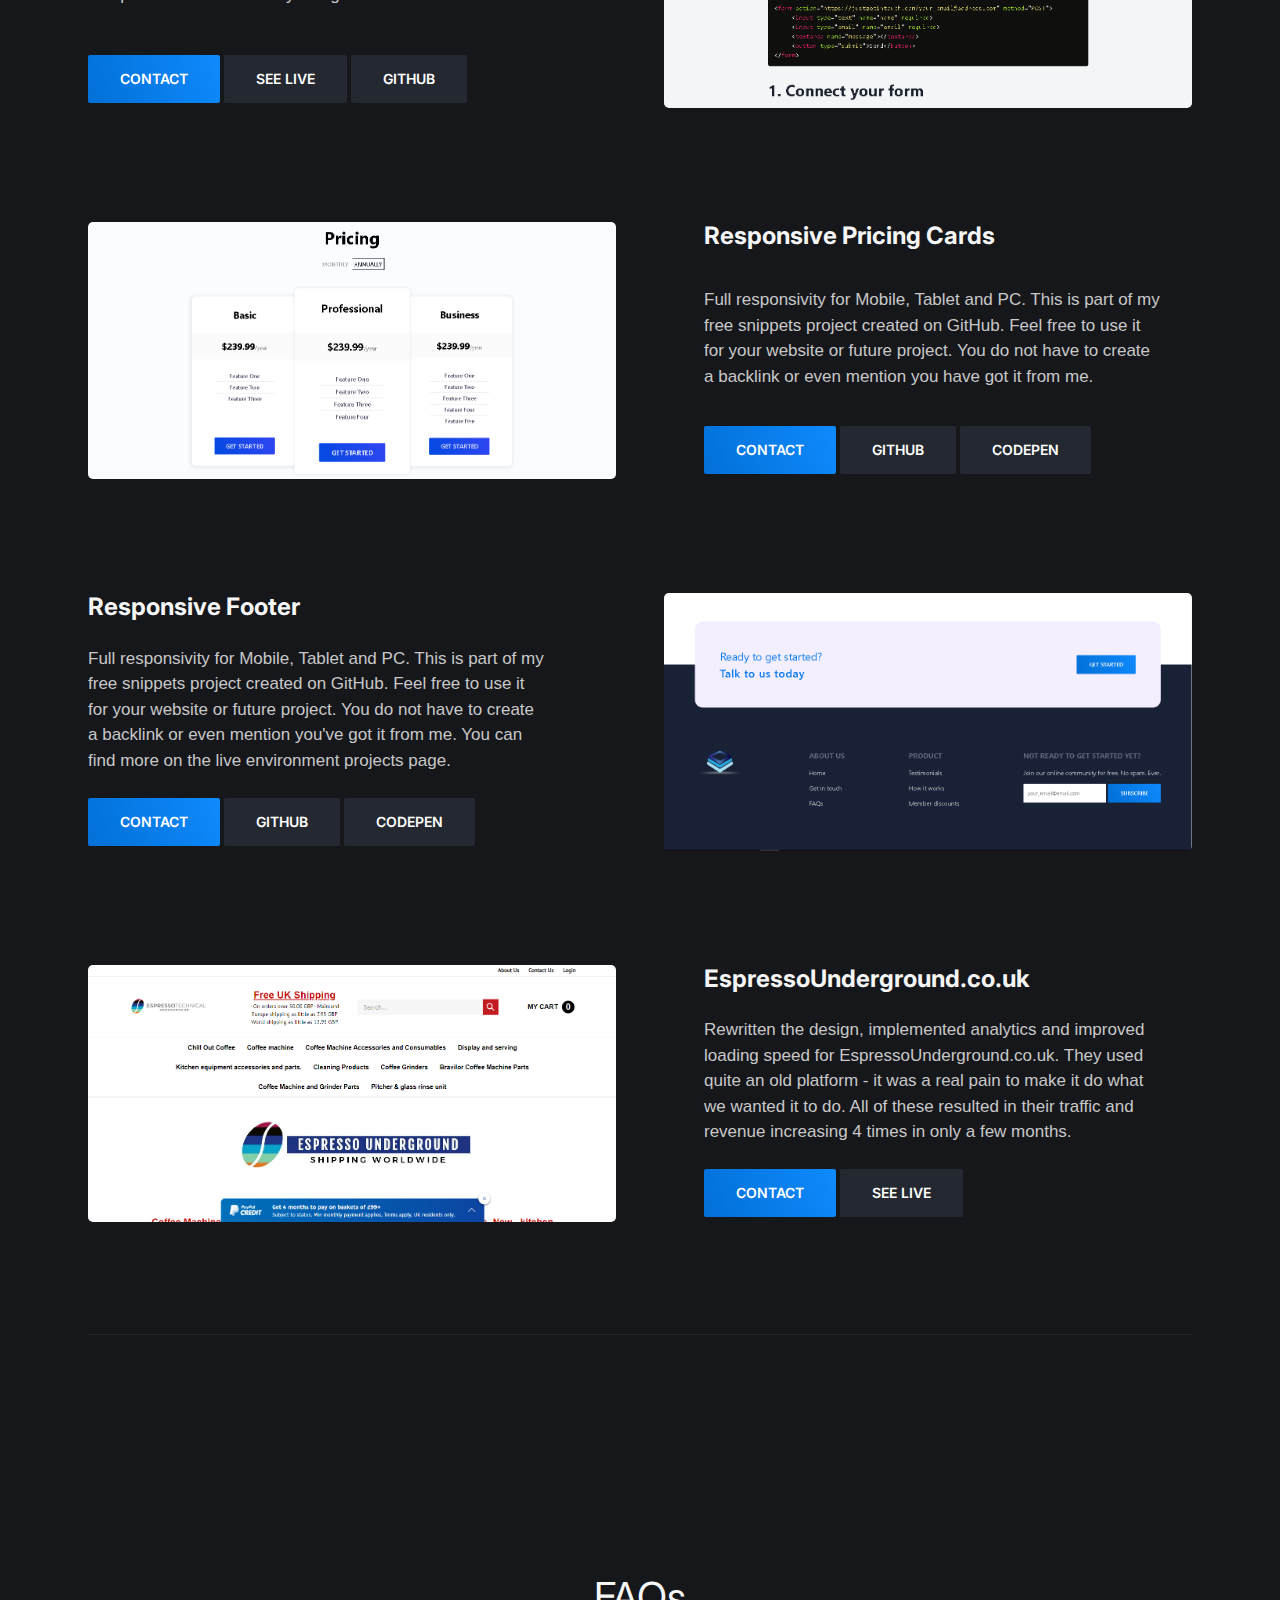
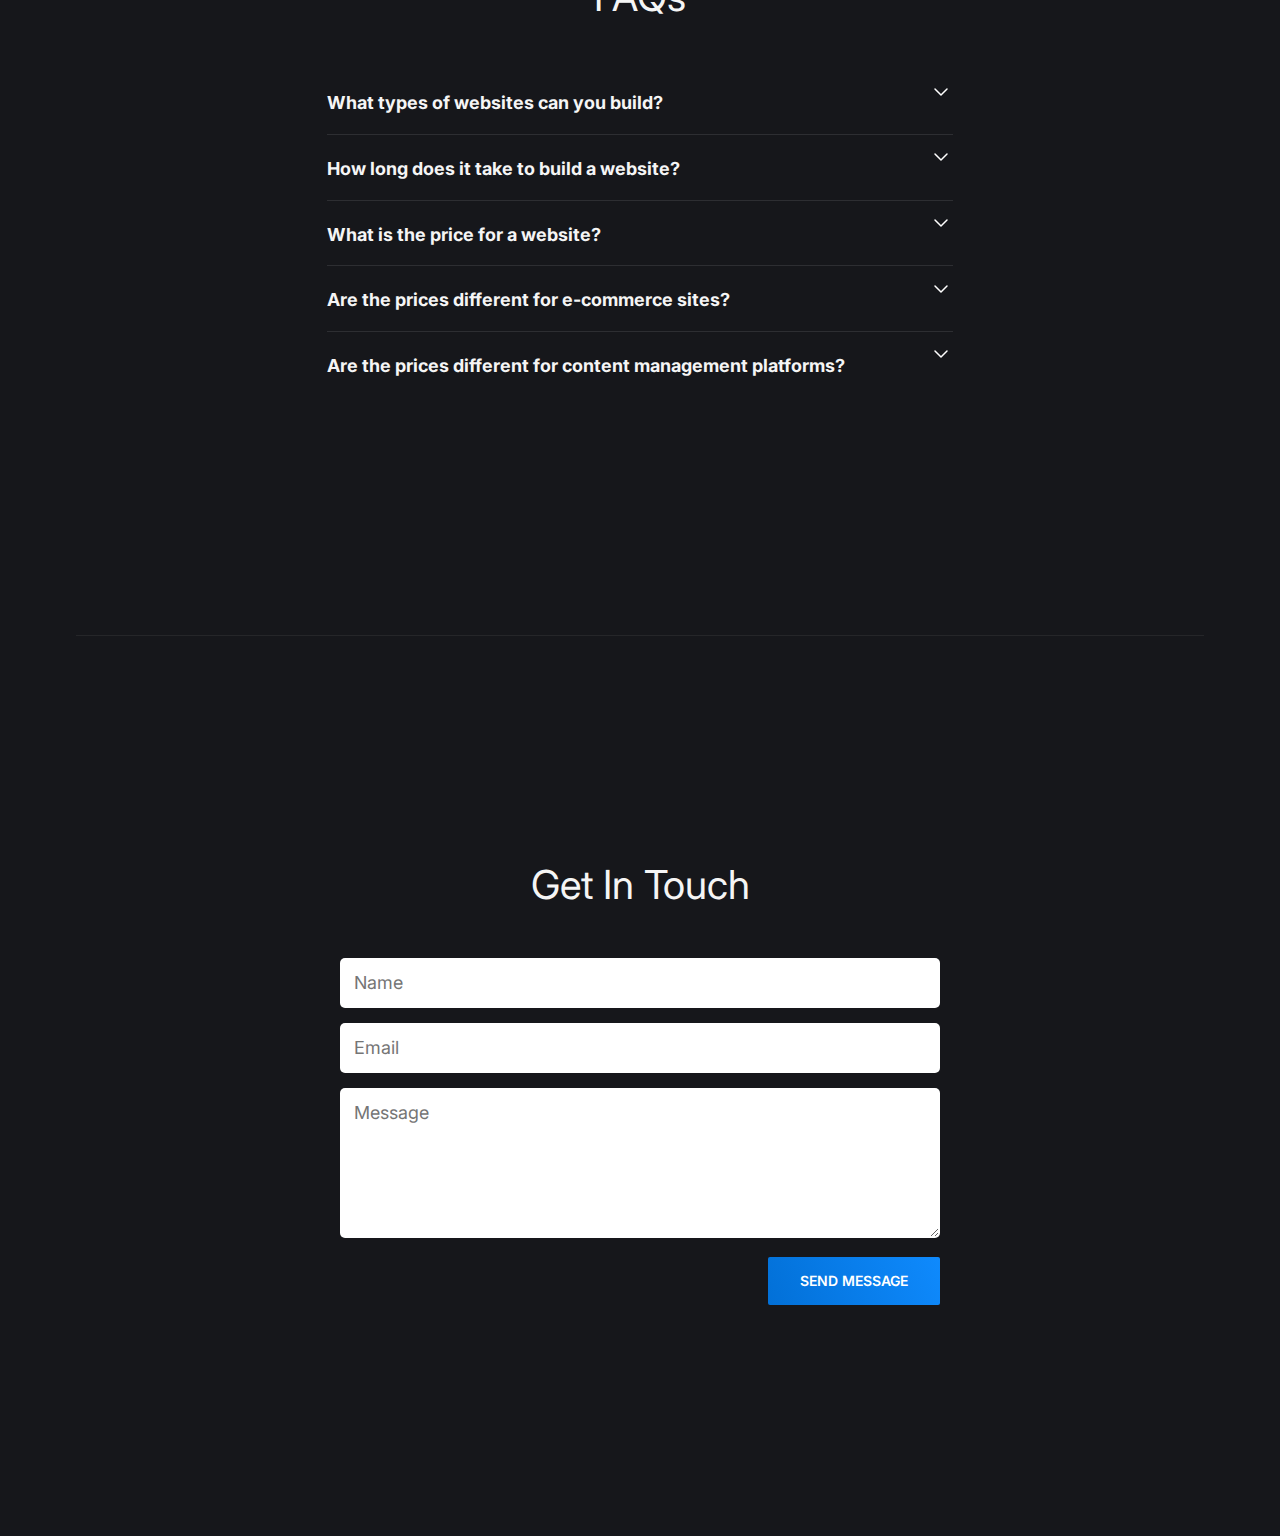
==== commit d5faab5d: "rm duplicate text" ====
--- a/index.html
+++ b/index.html
@@ -1,116 +1,140 @@
 <!DOCTYPE html>
 <html lang="en">
+  <head>
+    <meta charset="UTF-8" />
+    <meta http-equiv="X-UA-Compatible" content="IE=edge" />
+    <meta name="viewport" content="width=device-width, initial-scale=1.0" />
+    <link
+      rel="shortcut icon"
+      href="/assets/images/favicon.ico"
+      type="image/x-icon"
+    />
+    <meta
+      name="description"
+      content="Marinel Cirstea's personal website. Get in touch, request a quote, or just take a look around."
+    />
+    <title>Marinel Cirstea - Freelance Web Developer</title>
 
-<head>
-  <meta charset="UTF-8" />
-  <meta http-equiv="X-UA-Compatible" content="IE=edge" />
-  <meta name="viewport" content="width=device-width, initial-scale=1.0" />
-  <link rel="shortcut icon" href="/assets/images/favicon.ico" type="image/x-icon">
-  <meta name="description"
-    content="Marinel Cirstea's personal website. Get in touch, request a quote, or just take a look around." />
-  <title>Marinel Cirstea - Freelance Web Developer</title>
+    <link rel="stylesheet" href="assets/css/normalize.css" async />
+    <link rel="stylesheet" href="assets/css/style.css" async />
+  </head>
 
-  <link rel="stylesheet" href="assets/css/normalize.css" async />
-  <link rel="stylesheet" href="assets/css/style.css" async />
-</head>
-
-<body>
-  <div class="body__wrapper">
-    <!--  -->
-    <header class="header">
-      <div class="container">
-        <div class="header__inner">
-          <div class="header__logo">
-            <a href="/">John</a>
-          </div>
-          <div class="header__cta">
-            <a href="#contact" class="button button-primary">Contact</a>
+  <body>
+    <div class="body__wrapper">
+      <!--  -->
+      <header class="header">
+        <div class="container">
+          <div class="header__inner">
+            <div class="header__logo">
+              <a href="/">John</a>
+            </div>
+            <div class="header__cta">
+              <a href="#contact" class="button button-primary">Contact</a>
+            </div>
           </div>
         </div>
-      </div>
-    </header>
-    <!--  -->
-    <main>
-      <section class="hero">
-        <div class="container">
-          <div class="hero__inner">
-            <div class="hero__copy">
-              <h1 class="hero__title">
-                Marinel Cirstea<br />Freelance Web Developer
-              </h1>
-              <p class="hero__summary">
-                I'm a develper with 4 years of experience in web design,
-                development, e-commerce and search engine optimization.
-              </p>
-              <p>
-                Everything I build is SEO friendly, fully mobile responsive
-                and comes with pixel perfect design.
-              </p>
-              <div class="hero__cta">
-                <a href="#contact" class="button button-primary">Get In Touch</a>
+      </header>
+      <!--  -->
+      <main>
+        <section class="hero">
+          <div class="container">
+            <div class="hero__inner">
+              <div class="hero__copy">
+                <h1 class="hero__title">
+                  Marinel Cirstea<br />Freelance Web Developer
+                </h1>
+                <p class="hero__summary">
+                  I'm a develper with 4 years of experience in web design,
+                  development, e-commerce and search engine optimization.
+                </p>
+                <p>
+                  Everything I build is SEO friendly, fully mobile responsive
+                  and comes with pixel perfect design.
+                </p>
+                <div class="hero__cta">
+                  <a href="#contact" class="button button-primary"
+                    >Get In Touch</a
+                  >
+                </div>
               </div>
             </div>
           </div>
-        </div>
-      </section>
+        </section>
 
-      <section class="services">
-
-        <div class="container">
-          <h2 class="sectionTitle">Web Services</h2>
-          <div class="servicesList">
-              
+        <section class="services">
+          <div class="container">
+            <h2 class="sectionTitle">Web Services</h2>
+            <div class="servicesList"></div>
           </div>
-        </div>
-      </section>
-      <!-- projects -->
-      <section class="projects">
-        <div class="container">
-          <div class="projects__inner">
-            <div class="projects__copy">
-              <div class="subcontainer">
-                <h2 class="projects__title">Projects</h2>
-                <p class="projects__summary">
-                  Here's some of the last projects I've recently worked on.
-                </p>
+        </section>
+        <!-- projects -->
+        <section class="projects">
+          <div class="container">
+            <div class="projects__inner">
+              <div class="projects__copy">
+                <div class="subcontainer">
+                  <h2 class="projects__title">Projects</h2>
+                  <p class="projects__summary">
+                    Here's some of the last projects I've recently worked on.
+                  </p>
+                </div>
               </div>
-            </div>
-            <div class="projects__list">
+              <div class="projects__list"></div>
             </div>
           </div>
-        </div>
-      </section>
+        </section>
 
-      <!-- FAQ -->
-      <section class="faq">
-        <div class="container">
-          <div class="faq__inner">
-            <div class="faq__title">FAQs</div>
-            <div class="faq__list">
+        <!-- FAQ -->
+        <section class="faq">
+          <div class="container">
+            <div class="faq__inner">
+              <div class="faq__title">FAQs</div>
+              <div class="faq__list"></div>
             </div>
           </div>
-        </div>
-      </section>
+        </section>
 
-      <!-- contact -->
-      <section class="contact" id="contact">
-        <div class="contact__title">Get In Touch</div>
-        <form action="https://justgetintouch.com/marinel.cirstea@gmail.com" method="POST">
-          <input type="hidden" name="_next" value="https://callmejohn.co.uk/thanks.html">
-          <input name="name" type="text" class="contact__input" placeholder="Name" required />
-          <input name="email" type="email" class="contact__input" placeholder="Email" required />
-          <textarea name="text" class="contact__input" placeholder="Message"></textarea>
-          <button type="submit" class="button button-primary contact__button">
-            Send Message
-          </button>
-        </form>
-      </section>
-    </main>
-    <!--  -->
-    <footer class="footer"></footer>
-  </div>
+        <!-- contact -->
+        <section class="contact" id="contact">
+          <div class="contact__title">Get In Touch</div>
+          <form
+            action="https://justgetintouch.com/marinel.cirstea@gmail.com"
+            method="POST"
+          >
+            <input
+              type="hidden"
+              name="_next"
+              value="https://callmejohn.co.uk/thanks.html"
+            />
+            <input
+              name="name"
+              type="text"
+              class="contact__input"
+              placeholder="Name"
+              required
+            />
+            <input
+              name="email"
+              type="email"
+              class="contact__input"
+              placeholder="Email"
+              required
+            />
+            <textarea
+              name="text"
+              class="contact__input"
+              placeholder="Message"
+            ></textarea>
+            <button type="submit" class="button button-primary contact__button">
+              Send Message
+            </button>
+          </form>
+        </section>
+      </main>
+      <!--  -->
+      <footer class="footer"></footer>
+    </div>
 
-  <script src="assets/js/script.js"></script>
-</body>
-
-</html>+    <script src="assets/js/script.js"></script>
+  </body>
+</html>
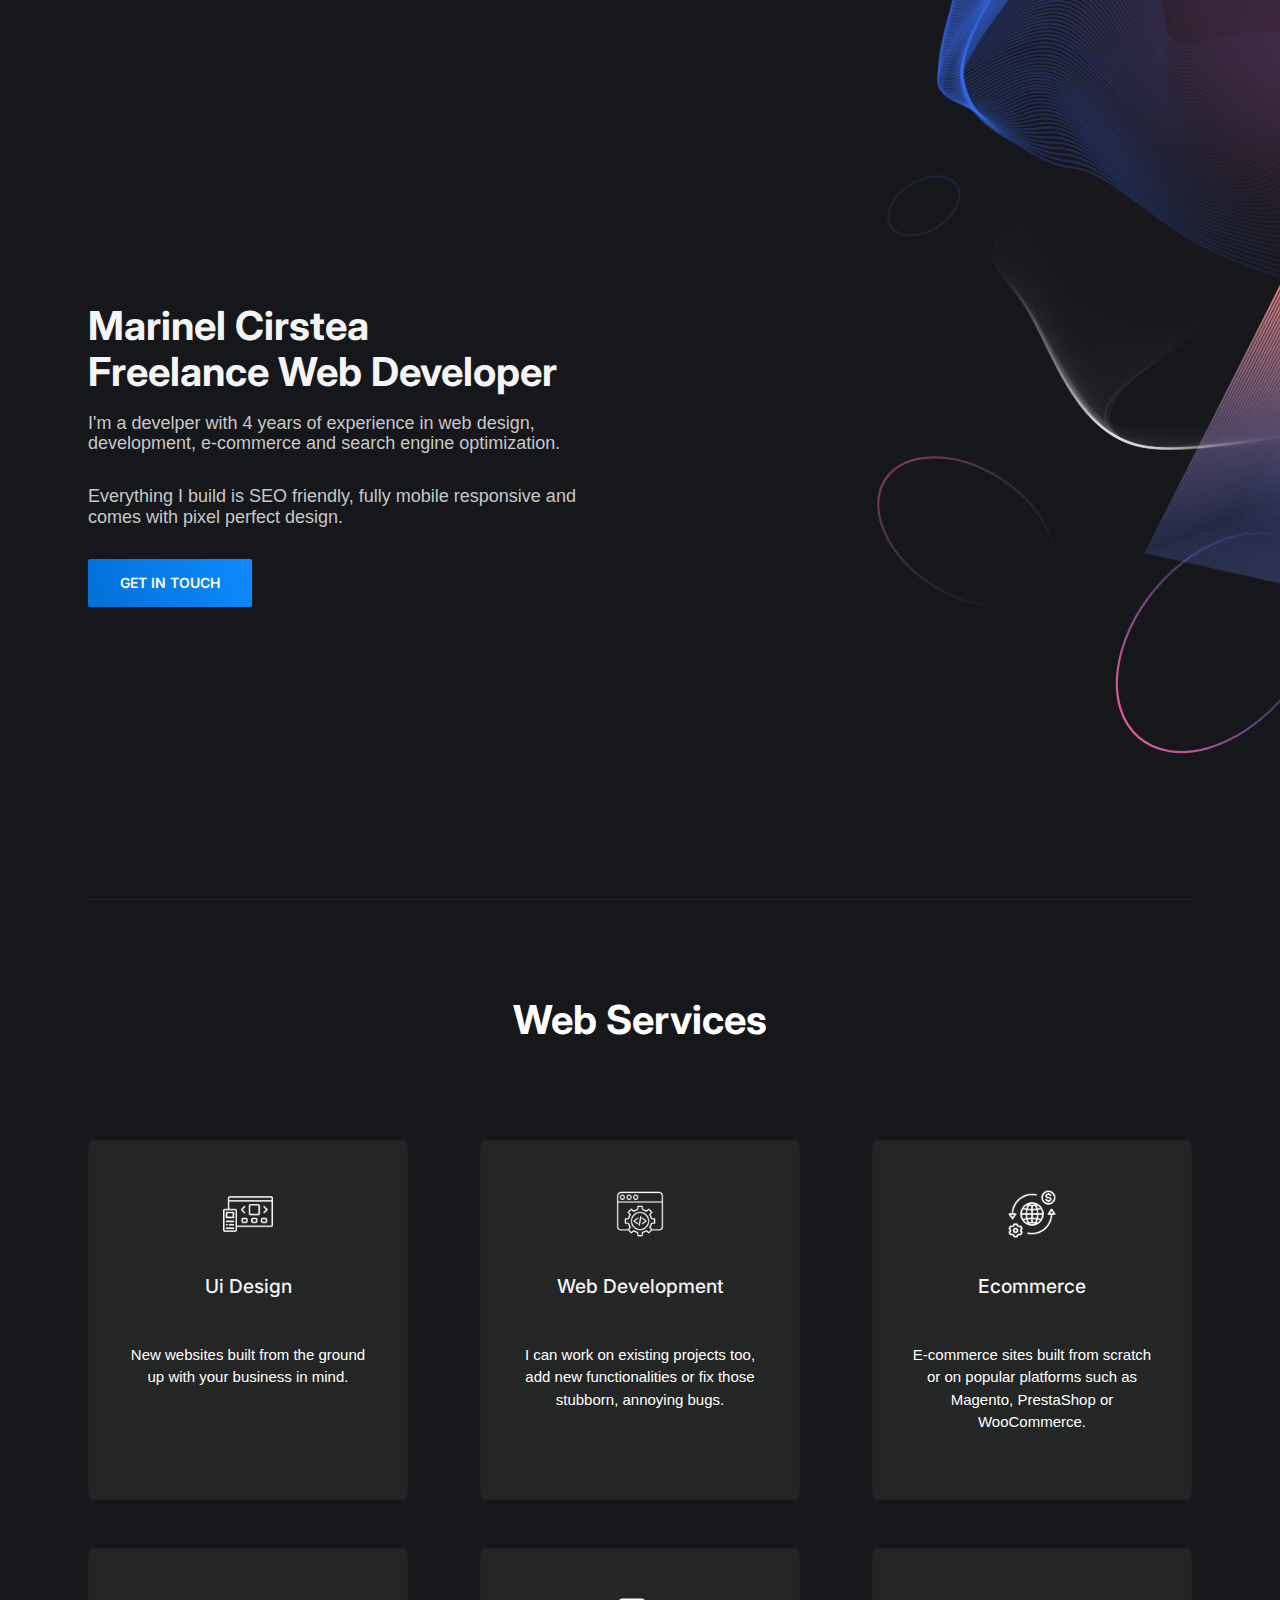
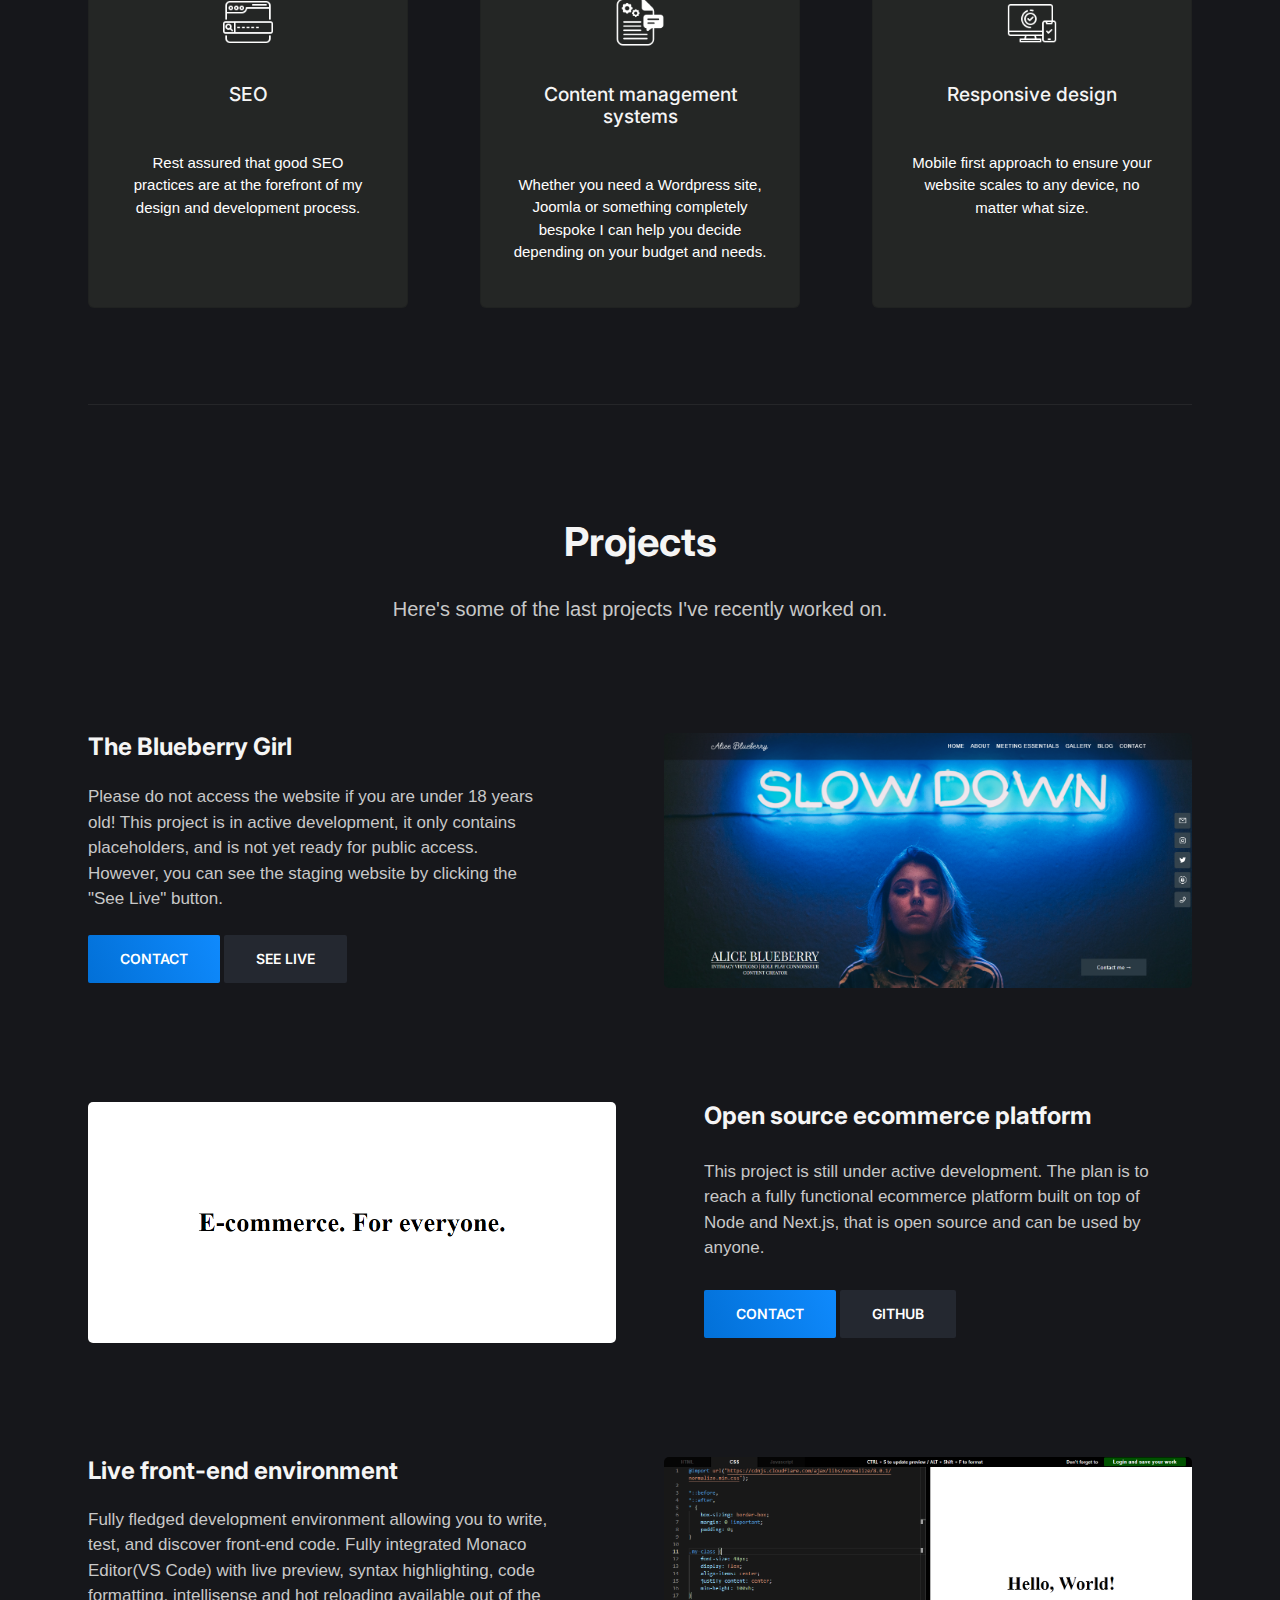
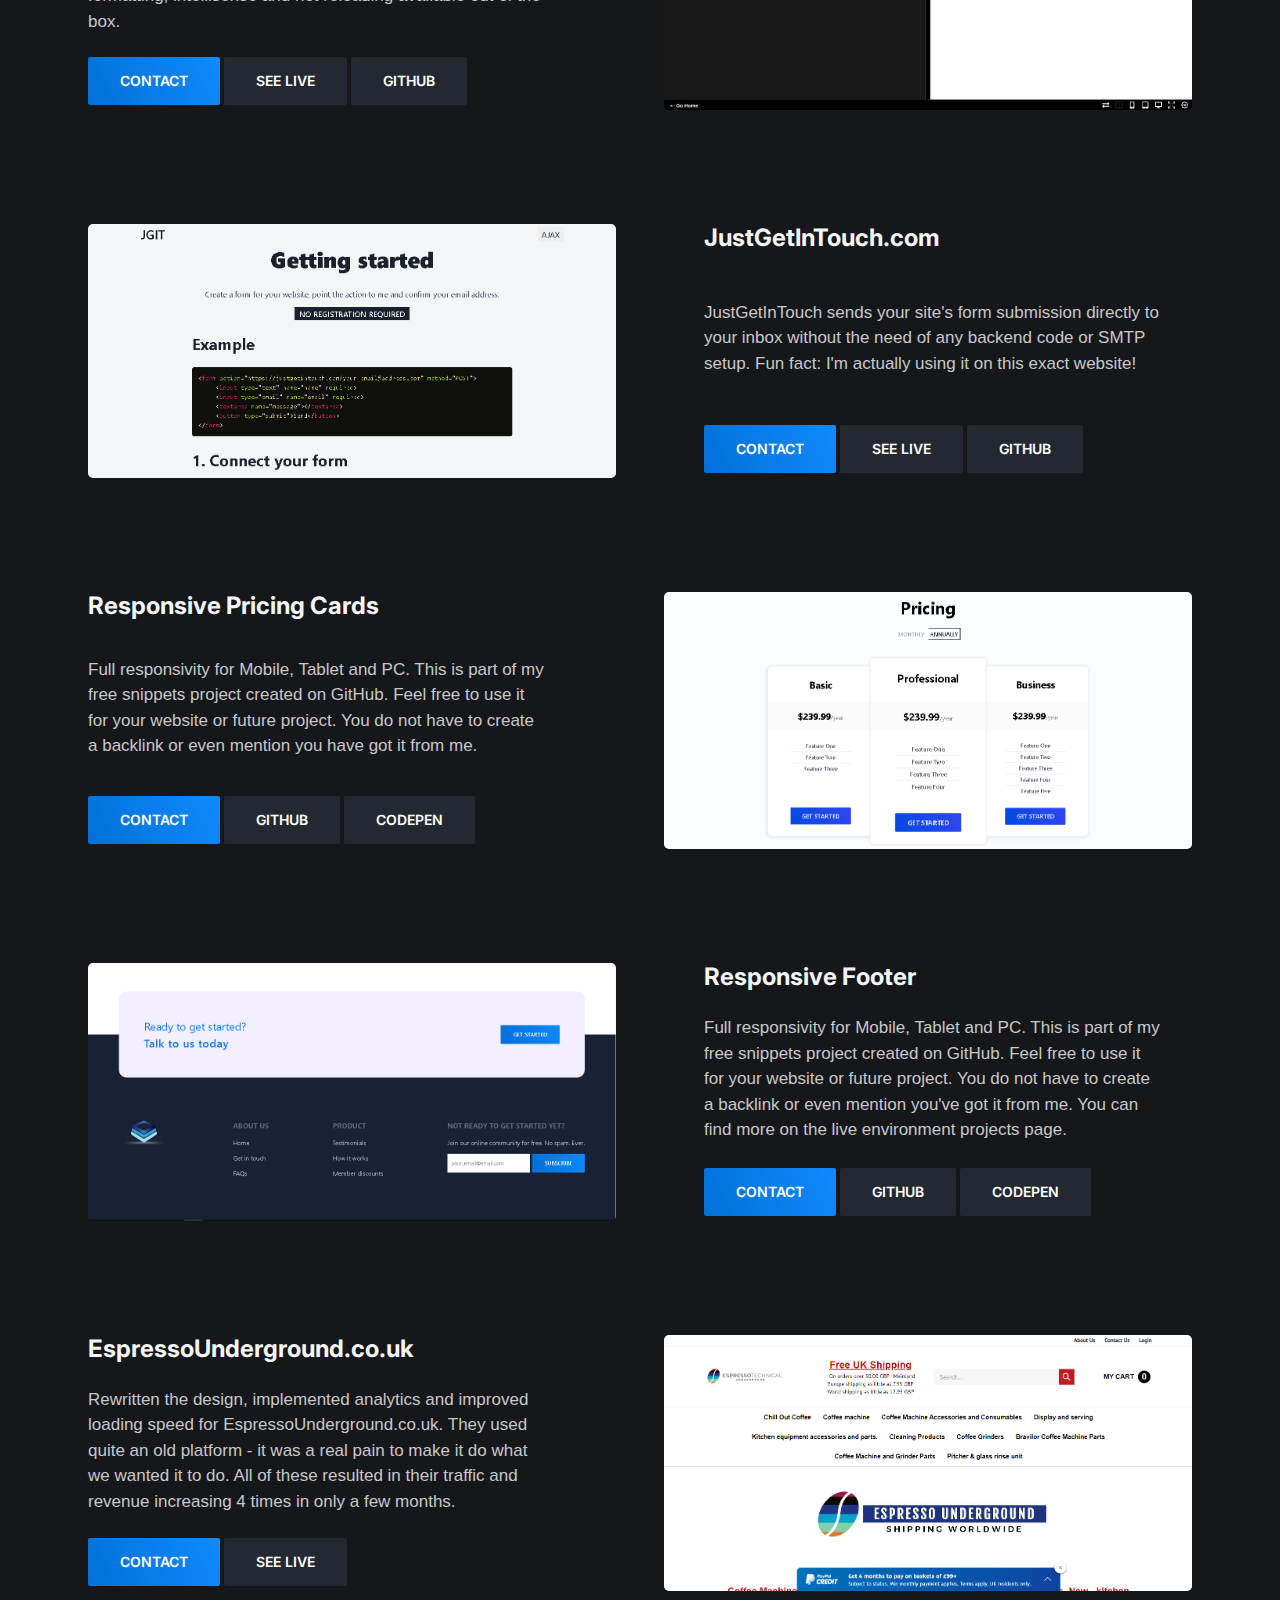
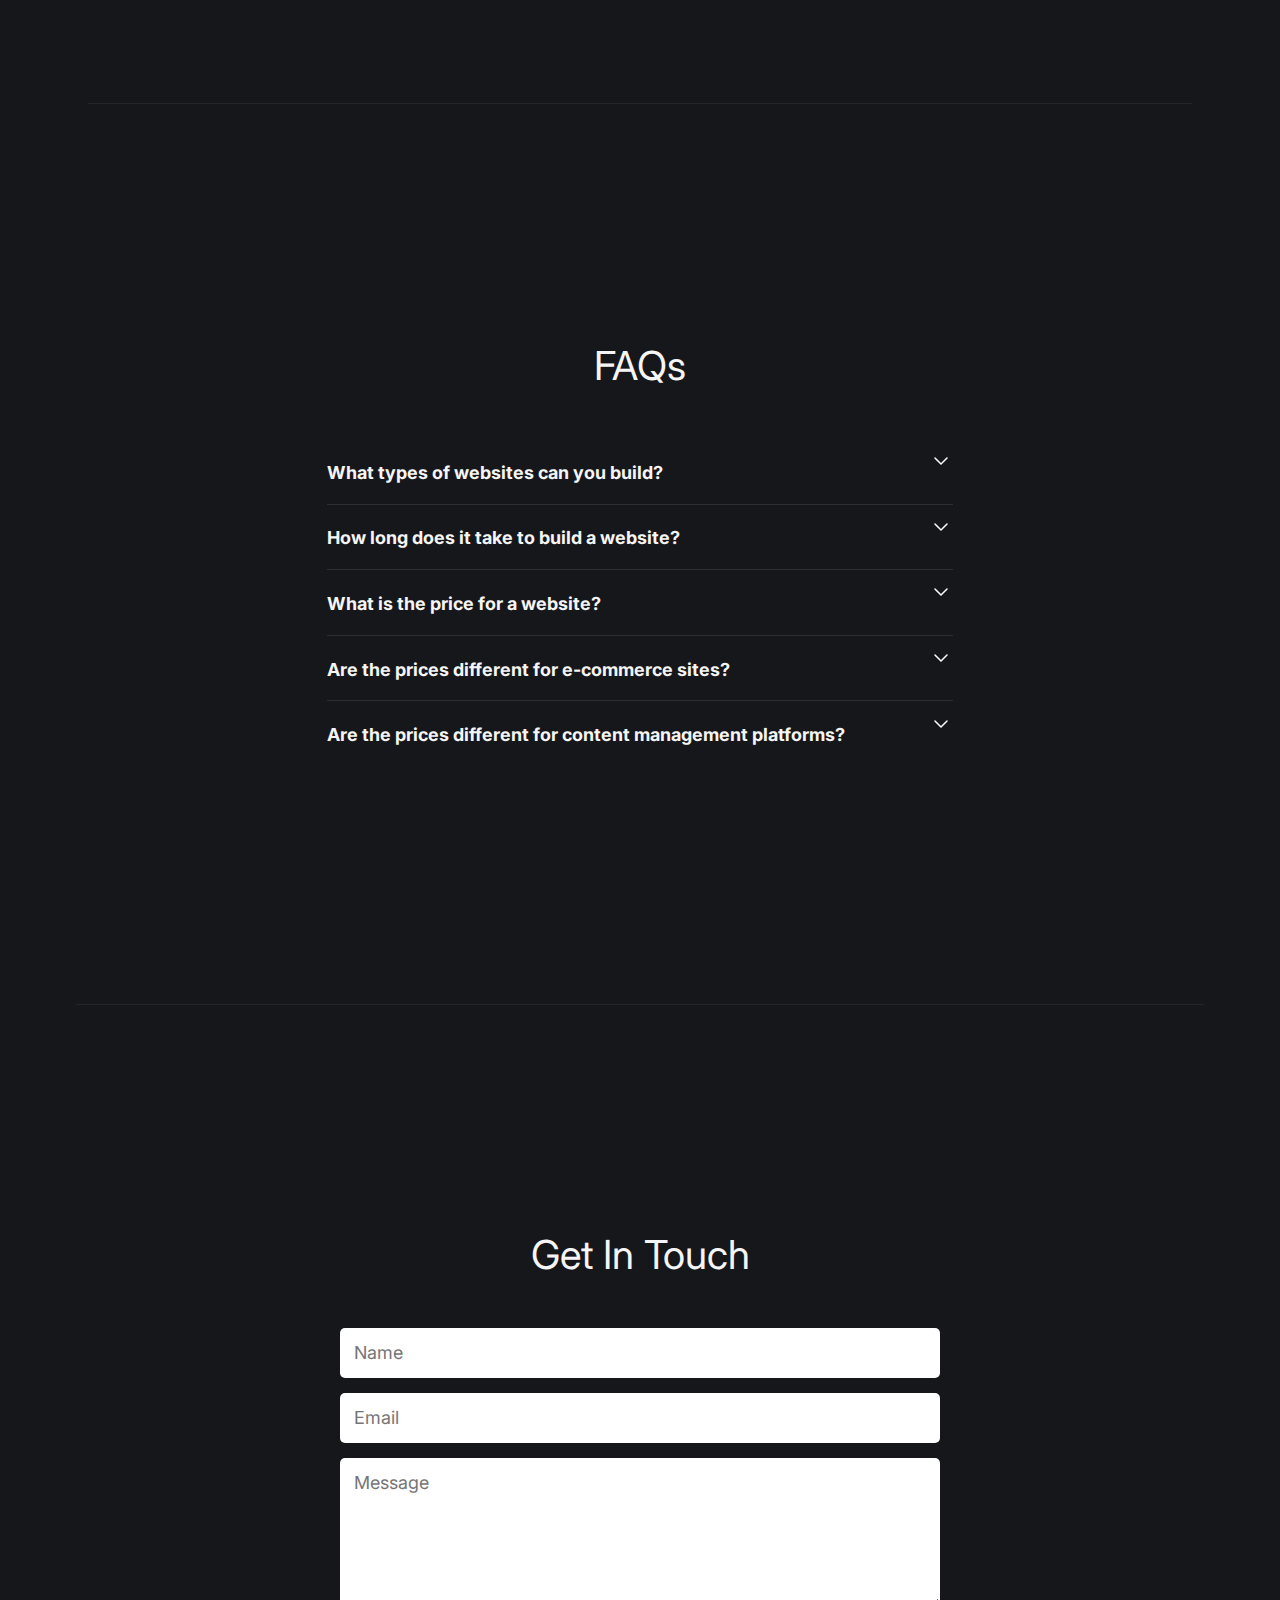
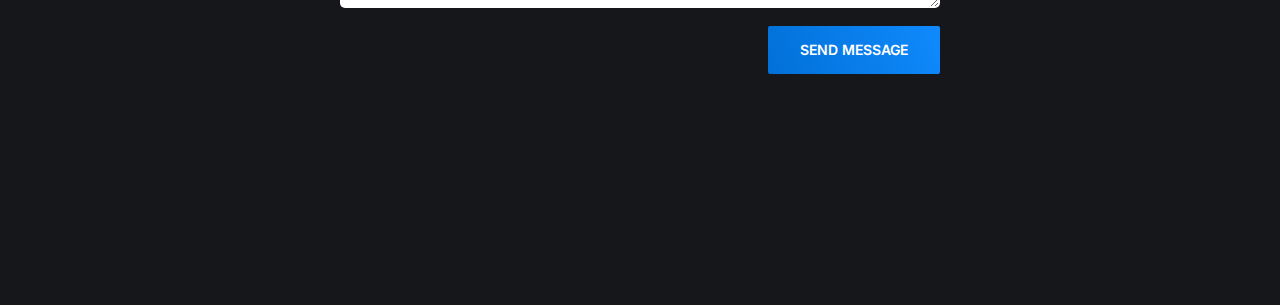
==== commit fed033a6: "some changes" ====
--- a/index.html
+++ b/index.html
@@ -9,11 +9,12 @@
       href="/assets/images/favicon.ico"
       type="image/x-icon"
     />
+    <meta name="keywords" content="web developer, newcastle, newcastle under lyme, web designer, web development, web design, app development, ecommerce development, wordpress development, nodejs, html, css, reactjs, nextjs">
     <meta
       name="description"
-      content="Marinel Cirstea's personal website. Get in touch, request a quote, or just take a look around."
+      content="Personal website of Marinel Cirstea, web developer located in Newcastle Under Lyme. Get in touch, request a quote, ask web related questions, or see previous web development projects."
     />
-    <title>Marinel Cirstea - Freelance Web Developer</title>
+    <title>Marinel Cirstea - Freelance Web Developer located in Newcastle Under Lyme</title>
 
     <link rel="stylesheet" href="assets/css/normalize.css" async />
     <link rel="stylesheet" href="assets/css/style.css" async />
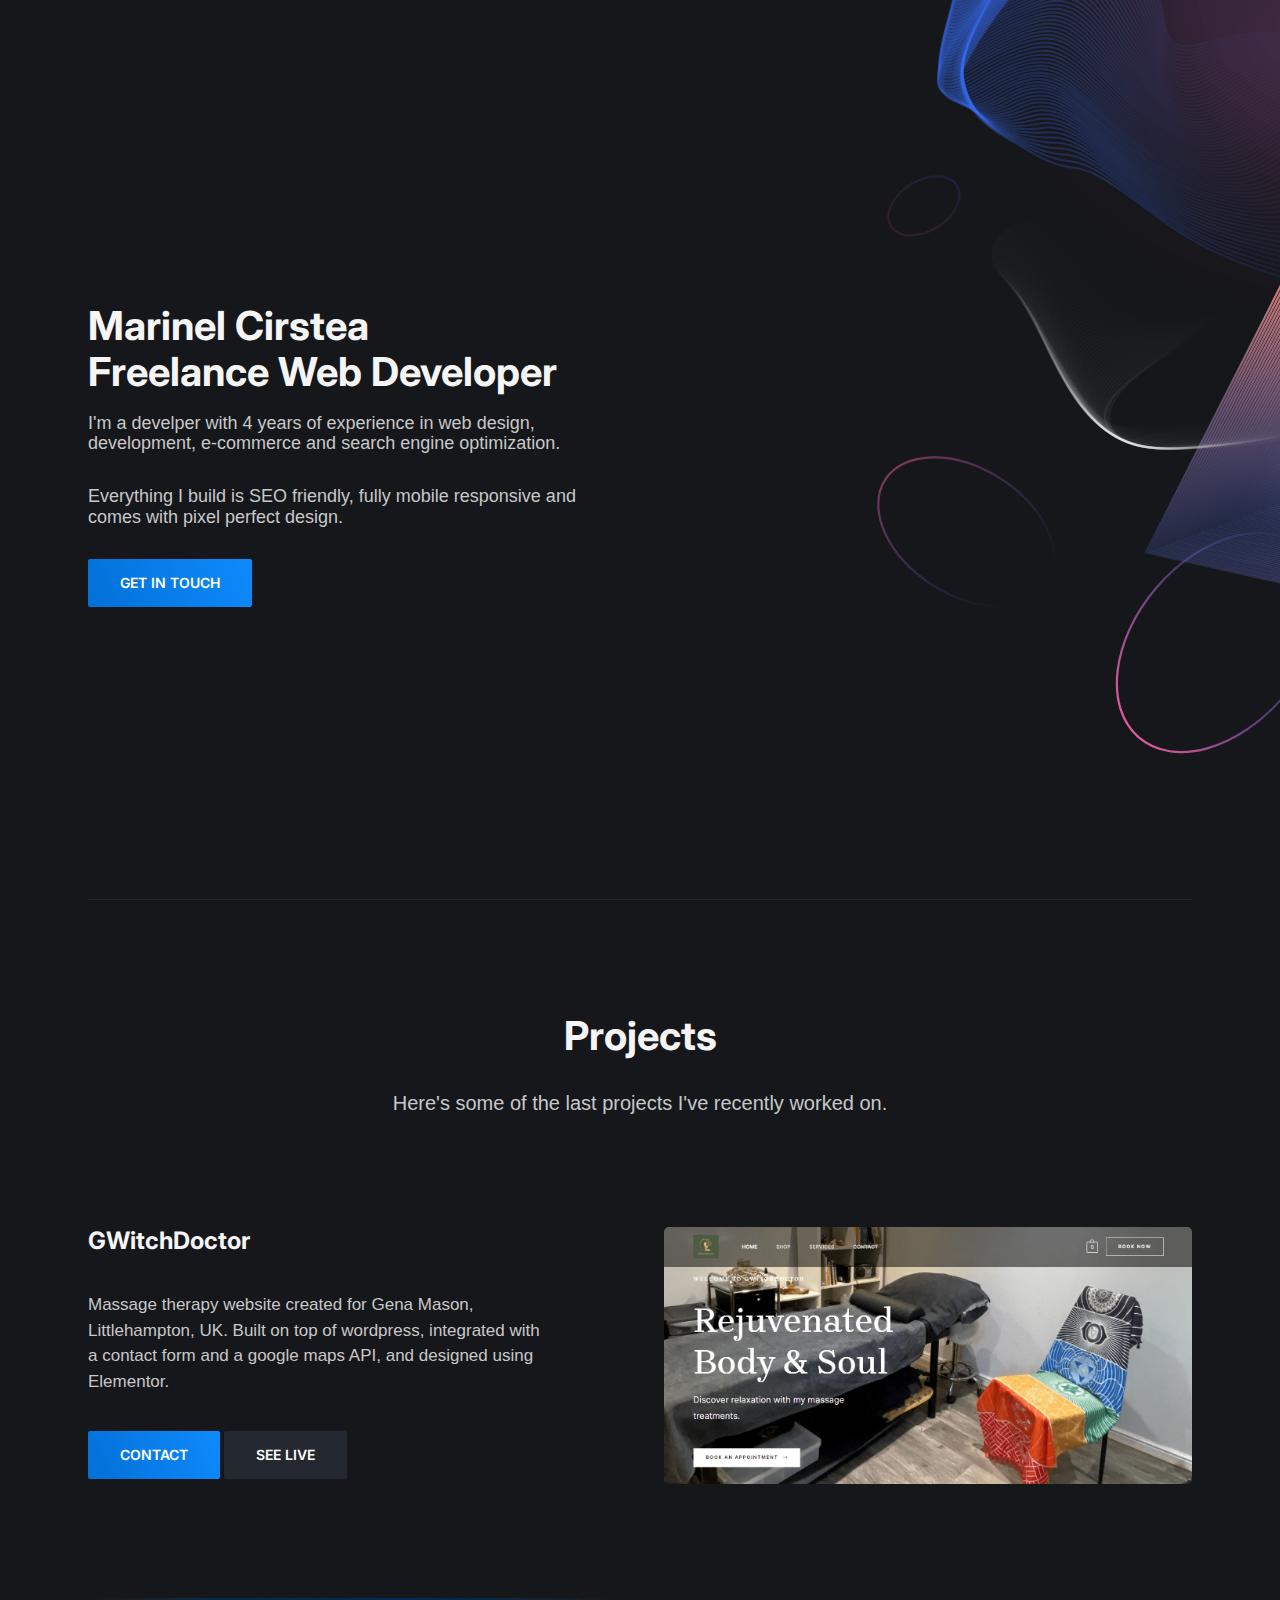
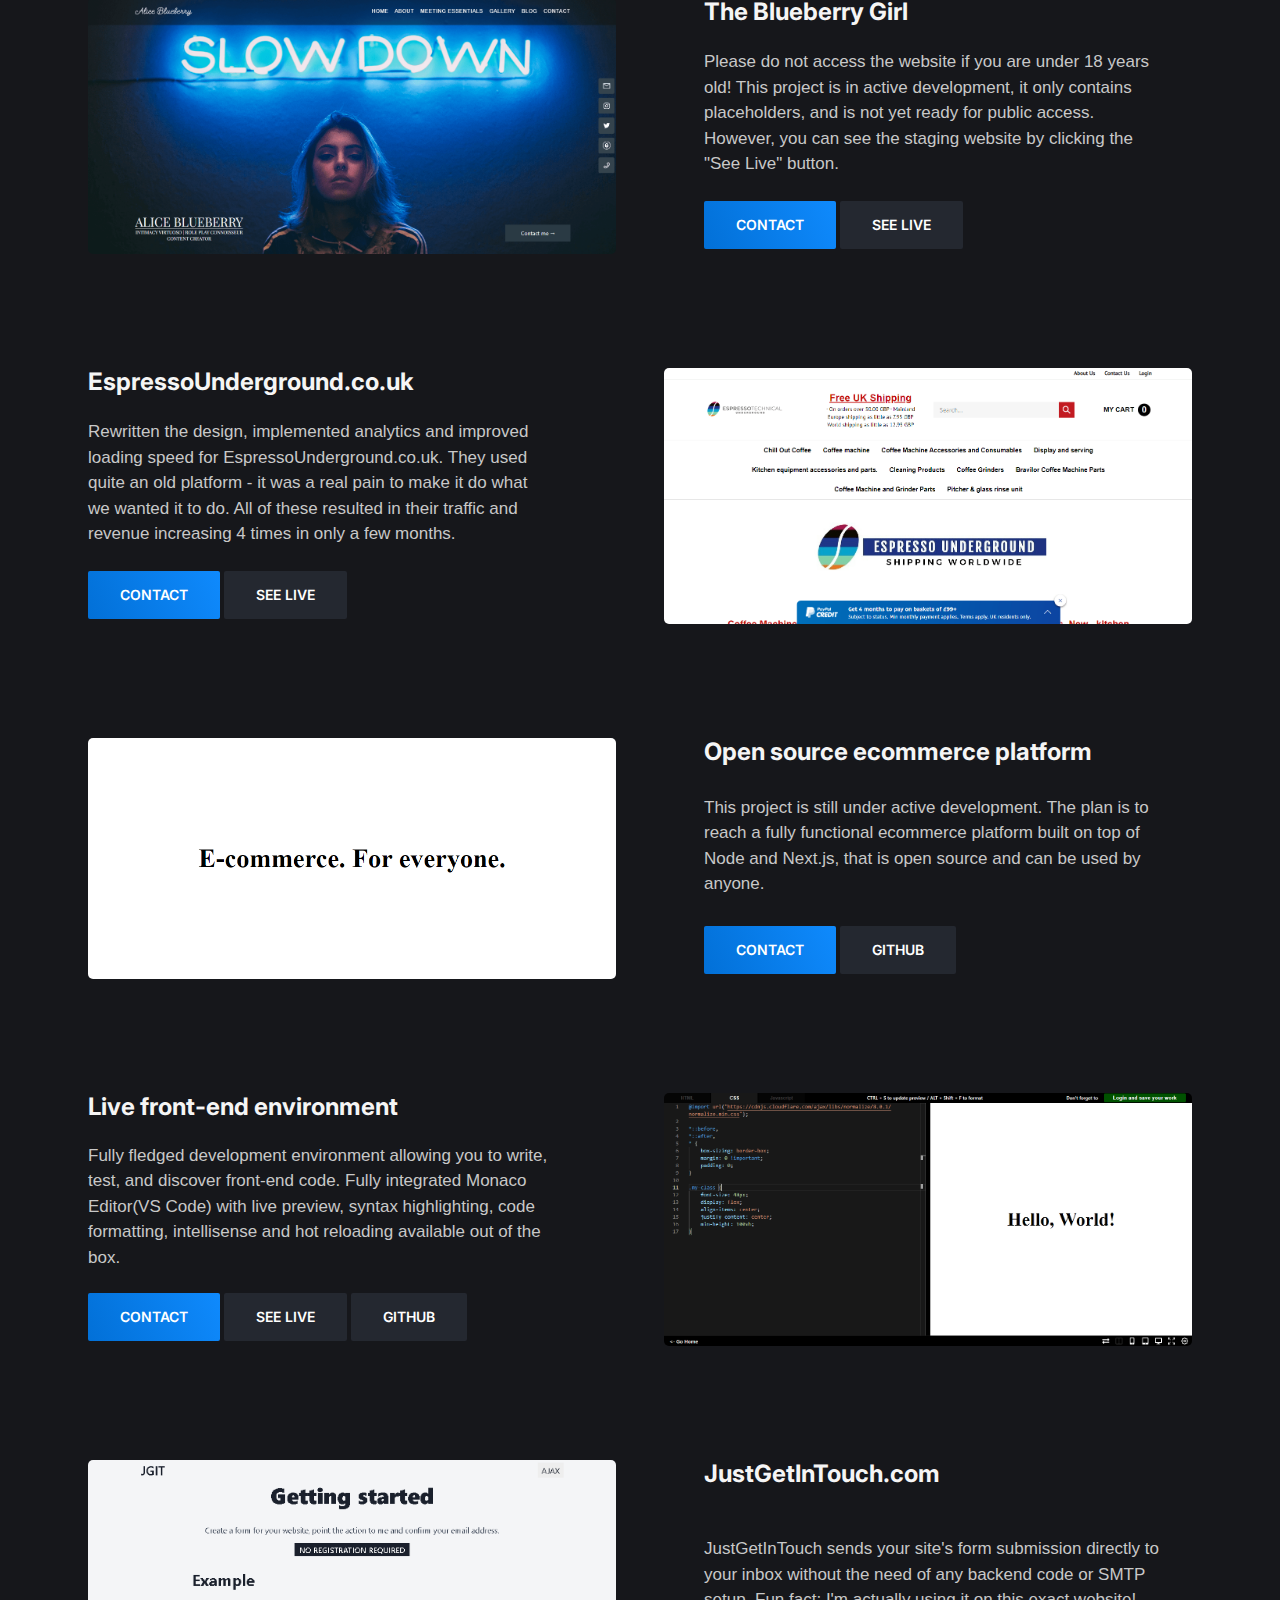
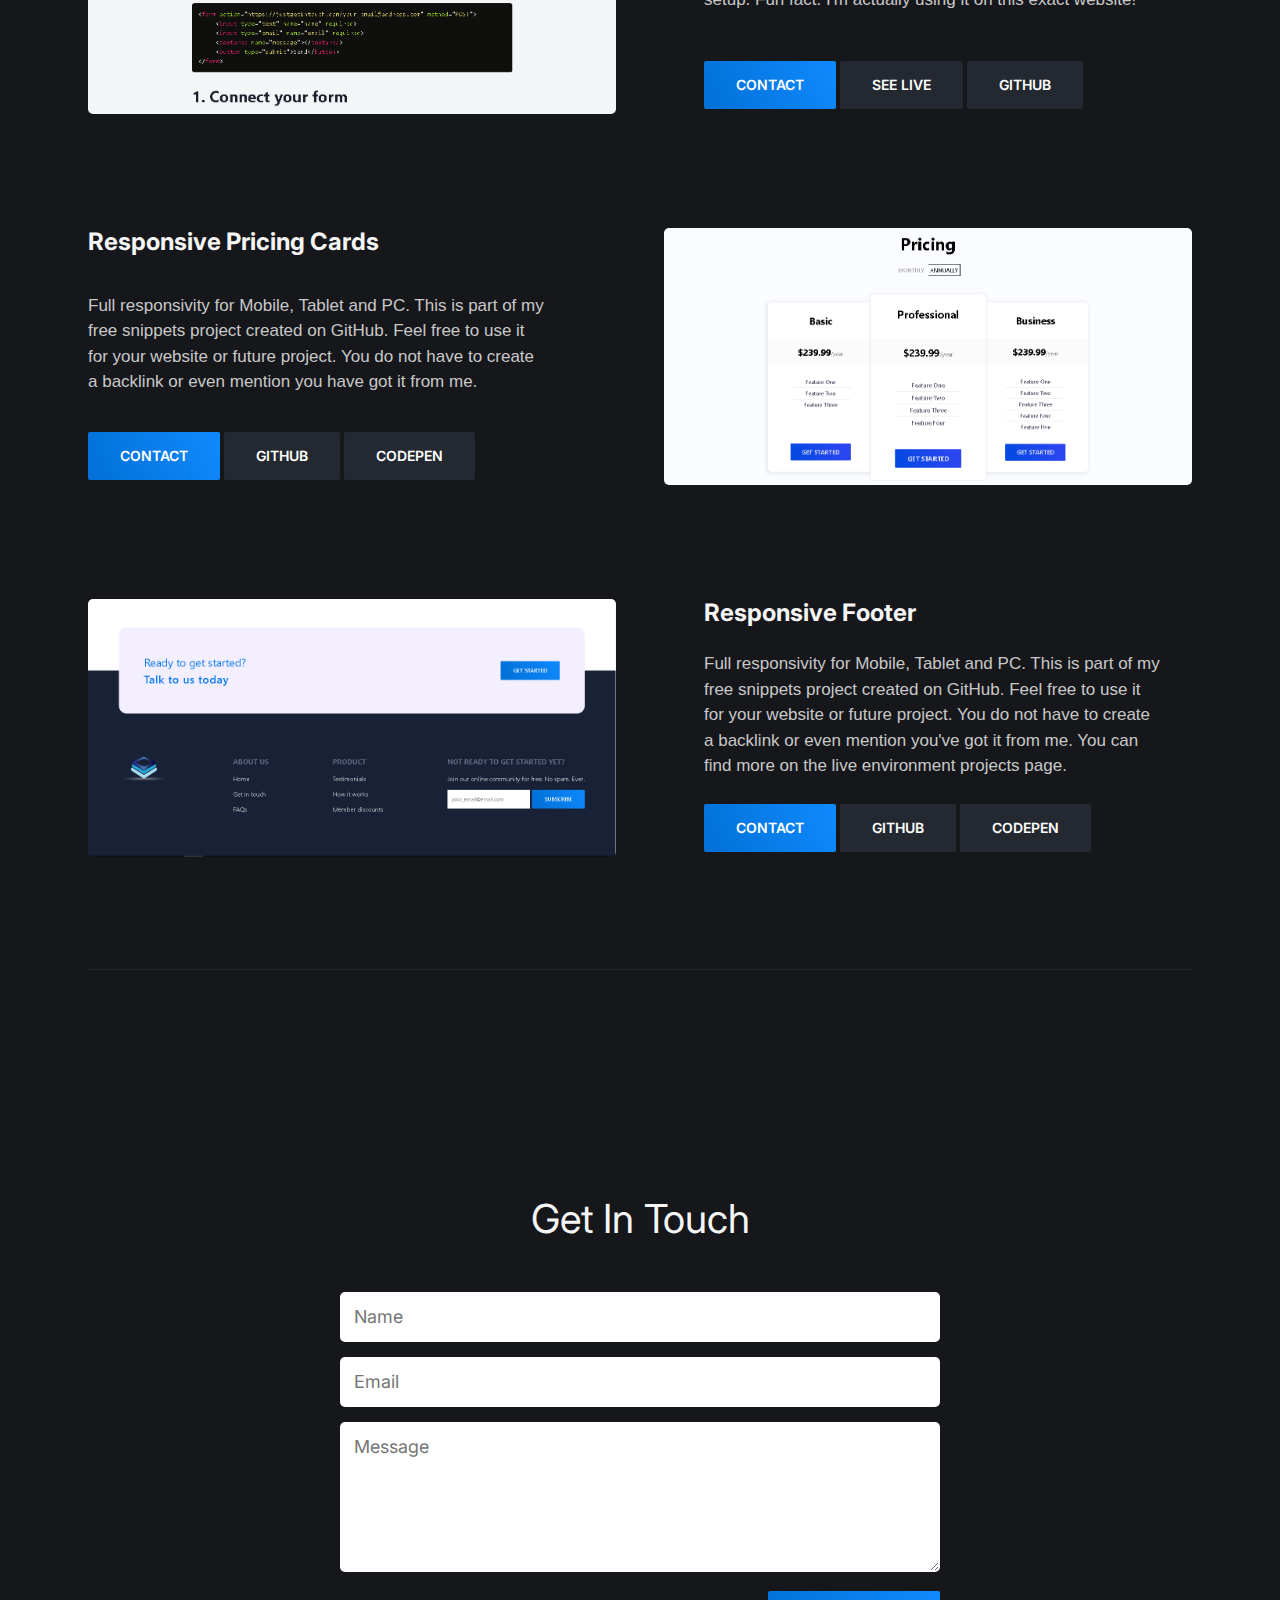
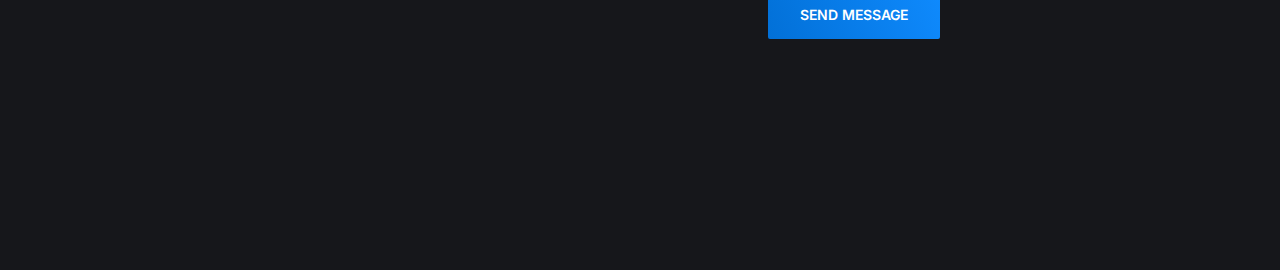
==== commit ff423c2c: "+gwitchdoctor website" ====
--- a/index.html
+++ b/index.html
@@ -62,12 +62,12 @@
           </div>
         </section>
 
-        <section class="services">
+        <!-- <section class="services">
           <div class="container">
             <h2 class="sectionTitle">Web Services</h2>
             <div class="servicesList"></div>
           </div>
-        </section>
+        </section> -->
         <!-- projects -->
         <section class="projects">
           <div class="container">
@@ -86,14 +86,14 @@
         </section>
 
         <!-- FAQ -->
-        <section class="faq">
+        <!-- <section class="faq">
           <div class="container">
             <div class="faq__inner">
               <div class="faq__title">FAQs</div>
               <div class="faq__list"></div>
             </div>
           </div>
-        </section>
+        </section> -->
 
         <!-- contact -->
         <section class="contact" id="contact">
